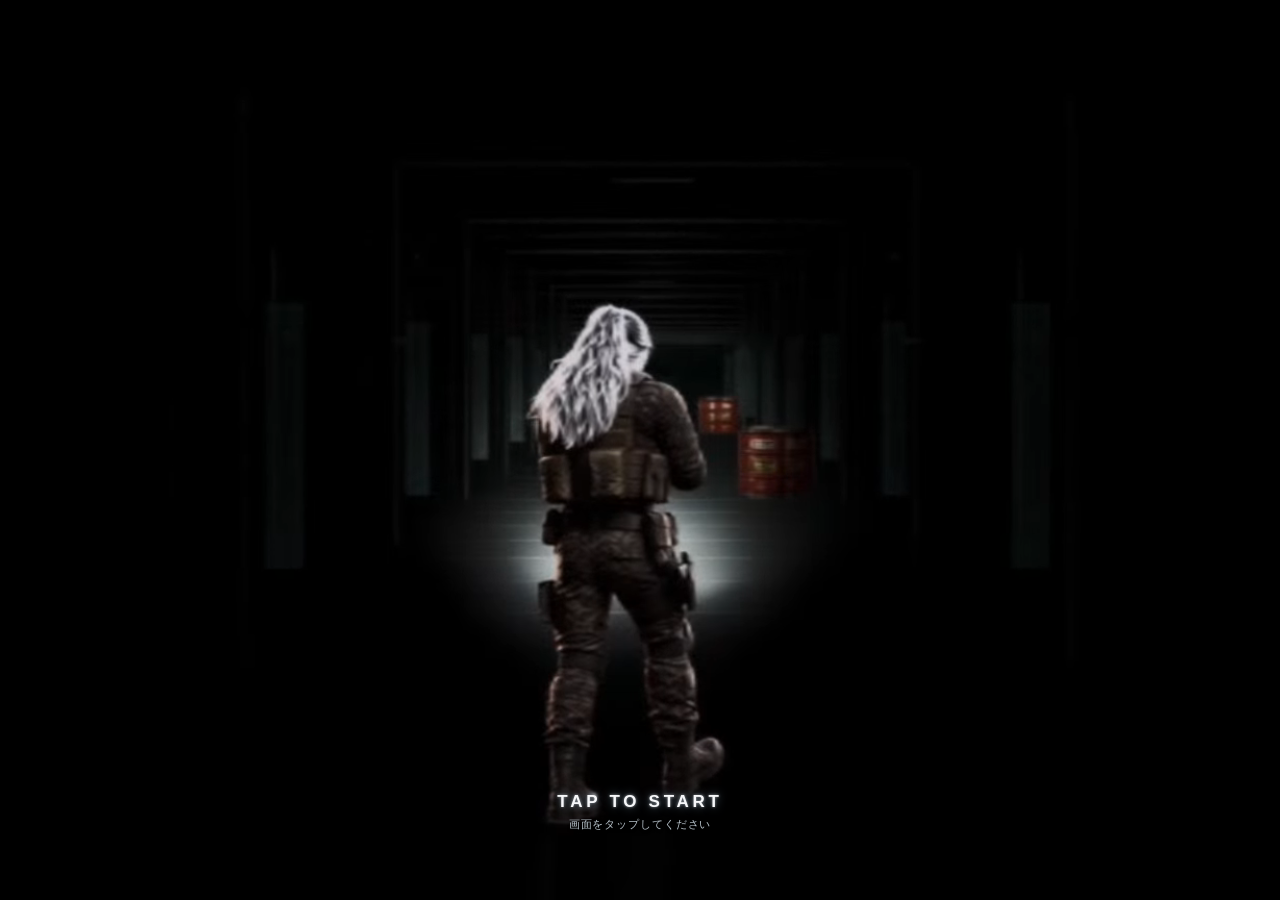
==== index.html @ 096ea89e "Finalize DARKOUT2 round 19 ending presentation and enemy approach continuity Co-Authored-By: Claude " ====
<!DOCTYPE html>
<html lang="ja">
<head>
<meta charset="UTF-8">
<meta name="viewport" content="width=device-width, initial-scale=1, maximum-scale=1, user-scalable=no, viewport-fit=cover">
<title>DARKOUT 2</title>
<!-- 9TH ROUND (spec sections 47-51): no favicon/apple-touch-icon/manifest
     icon/OG/Twitter-card tags existed at all before this round (confirmed
     by grep of the previous index.html) — these are new additions using
     the user-attached "DARK OUT" title/PLAYER/GABRIEL artwork, resized
     (never cropped or stretched — source is already a perfect 1:1 square,
     2576x2576) to each standard size. See the completion report for the
     explicit legibility finding: at true 16x16 the artwork is not
     recognizable, and at 32x32 the "DARK OUT" text is not legible either
     (only a rough red-silhouette impression survives) — this is reported
     as a known limitation rather than papering over it with an invented
     alternate design, per instruction. 180px+ (apple-touch-icon, manifest
     icon, OG/Twitter card) are all clearly legible. -->
<link rel="icon" type="image/png" sizes="32x32" href="assets/icon/favicon-32.png?v=1">
<link rel="icon" type="image/png" sizes="16x16" href="assets/icon/favicon-16.png?v=1">
<link rel="apple-touch-icon" sizes="180x180" href="assets/icon/apple-touch-icon.png?v=1">
<meta property="og:title" content="DARKOUT 2">
<meta property="og:type" content="website">
<meta property="og:image" content="assets/icon/og-image.jpg?v=1">
<meta name="twitter:card" content="summary_large_image">
<meta name="twitter:title" content="DARKOUT 2">
<meta name="twitter:image" content="assets/icon/og-image.jpg?v=1">
<link rel="stylesheet" href="style.css?v=2">
</head>
<body>

<!-- 29TH ROUND (item 10): every <button> in this file carries tabindex="-1".
     Root-cause investigation (fresh, not reusing the prior round's blur()-
     after-the-fact hypothesis) for "PAUSE→RESUME後、タップしないとGamepadが
     効かない" found that ALL input here is already driven by this game's own
     poll-based reading of navigator.getGamepads() (pollGamepad()) and
     pointerdown listeners — never by native browser focus+Enter/click
     activation. But gamepad-capable WebViews independently run their own
     native "D-PAD moves focus between focusable elements" accessibility
     bridge, entirely outside this game's control, which can silently steal
     the controller's D-PAD/stick input as native focus-navigation attempts
     instead of relaying it to the Gamepad API at all — exactly the
     "stuck until a touch resets focus" symptom reported, and NOT fixed
     reliably by blurring a specific element after a specific event (the
     prior round's togglePauseMenu() fix), since that only clears focus
     AFTER the fact and only at one call site. tabindex="-1" removes every
     button from the browser's own focus order everywhere on the page (not
     just PAUSE), so that native bridge has nothing to move focus TO in the
     first place — prevention at the root, layered on top of (not replacing)
     the existing blur() defense-in-depth calls. Pointer/touch/click
     activation is completely unaffected by tabindex. -->
<div id="rotate-notice">
  <div class="rotate-icon">&#8635;</div>
  <div>スマートフォンを横向きにしてください</div>
  <div class="rotate-sub">LANDSCAPE ONLY</div>
</div>

<div id="game-root">

  <canvas id="scene-canvas"></canvas>

  <!-- 5TH ROUND PART 17/18/19/20: real asset-readiness LOADING gate — this
       prototype previously had NONE at all (gameplay/input began the
       instant the page loaded, before sprites had actually arrived).
       Blocks the mode-select screen below until every REQUIRED image
       (all real character sprites + barrel) is genuinely confirmed loaded
       via checkAssetsReady() in game.js — never a fixed timer. 6TH ROUND:
       BGM is intentionally NOT part of this gate any more — see
       checkAssetsReady()'s own comment for the root-caused reason (mobile
       browsers can legitimately never reach a "buffered" audio state
       before a user gesture, which used to deadlock this screen at 98%
       forever on exactly the devices this game targets).
       6TH ROUND PART 3: the walk-loop below is a LOADING-SCREEN-ONLY
       visual — it reuses the player's real north-walk sprites but is
       driven by its own tiny interval in game.js, completely separate
       from state.player/state.enemy/the real game loop (see
       startLoadingWalkAnimation()). 7TH ROUND PART 1/2/3: the old
       "#loading-ground" scrolling-floor illusion is removed entirely — the
       spec explicitly asks for "the character himself slowly walking
       through darkness", not a fast-scrolling background standing in for
       walking. "#loading-spotlight" is a purely CSS radial-gradient cone
       positioned just ahead of the walk sprite (see style.css) — no new
       image asset. -->
  <div id="loading-screen">
    <!-- BOOT FLOW ROUND: official title/intro video, plays full-screen from
         the very first frame — see game.js's intro-video segment-loop logic
         for why currentTime is driven manually during LOADING (0.0-1.5s
         only) and switched to a native full-length loop() once assets hit
         100%. muted+playsinline+autoplay is what lets iOS Safari (and every
         other mobile browser's autoplay policy) start the VISUAL immediately
         with zero user gesture — audio unlock is handled entirely separately,
         at TAP TO START (see #tap-to-start-btn below), never here. poster is
         the video's own first frame (assets/video/loading_intro_poster.jpg)
         so there is never a black flash before the video's own data arrives. -->
    <!-- DIAGNOSIS ROUND (section 3): root-caused via a minimal isolated
         Playwright test (not just "the video element exists") that some
         Chromium builds report canPlayType('video/mp4; codecs="avc1..."')
         as "" and resolve to networkState=NETWORK_NO_SOURCE / error.code=4
         (MEDIA_ERR_SRC_NOT_SUPPORTED) for H.264/MP4 specifically — open-
         source Chromium distributed without the proprietary H.264 license
         lacks the decoder outright, and some real-world Linux/de-googled
         Android builds ship the same way. iOS Safari is the opposite case
         (MP4/H.264 required, WebM unsupported), so MP4 stays the FIRST
         <source> (tried first) for that audience; WebM/VP9 is added as a
         second source the browser falls through to whenever H.264 isn't
         available, rather than silently failing with no source at all. -->
    <!-- 9TH ROUND (spec section 37): OPENING LOOP VIDEO replaced with the
         new user-attached content — same dual-source H.264/VP9 pipeline,
         same duration/resolution as before (8.033s, 1920x864), converted
         from the attached HEVC/.mov source via this project's own
         established ffmpeg settings (matching the PREVIOUS loading_intro
         files' encode quality — see the completion report for exact
         codec/bitrate evidence). Filenames deliberately kept identical;
         only the cache-busting ?v= bumped 1->2 so browsers/CDNs fetch the
         new bytes instead of a cached copy of the old video under the same
         URL. -->
    <video id="intro-video" muted playsinline autoplay preload="auto" poster="assets/video/loading_intro_poster.jpg?v=2">
      <source src="assets/video/loading_intro.mp4?v=2" type="video/mp4">
      <source src="assets/video/loading_intro.webm?v=2" type="video/webm">
    </video>
    <!-- UI POLISH ROUND: the "DARK OUT 2" brand title is deliberately no
         longer shown on the LOADING gauge itself — the real intro video
         already carries the title/atmosphere, and a second, separate text
         title layered on top of it read as redundant clutter (explicit
         user request). Progress bar + percent are unchanged/still shown. -->
    <div id="loading-gauge-wrap">
      <div id="loading-status">LOADING... <span id="loading-pct">0</span>%</div>
      <div id="loading-bar-track"><div id="loading-bar-fill"></div></div>
      <div id="loading-eta">CALCULATING...</div>
    </div>
    <!-- BOOT FLOW ROUND: a single, unified LOAD ERROR display — shown ONLY
         when checkAssetsReady() finds a genuine (not merely slow/pending)
         required-asset failure, and never alongside TAP TO START (see
         showLoadError() in game.js: it forces tap-to-start-btn back to
         hidden the instant it appears, closing off the one path that used
         to let these two overlap). -->
    <div id="loading-error-box" hidden>
      <div id="loading-error-title" data-en="LOAD ERROR" data-ja="読み込みエラー">LOAD ERROR</div>
      <div id="loading-error-text" data-en="Some required files failed to load. Please check your connection and reload." data-ja="必須ファイルの読み込みに失敗しました。通信環境をご確認の上、再読み込みしてください。">Some required files failed to load. Please check your connection and reload.</div>
      <button type="button" tabindex="-1" id="loading-reload-btn" data-en="RELOAD" data-ja="再読み込み">RELOAD</button>
    </div>
    <!-- BOOT FLOW ROUND: appears ONLY once LOADING genuinely reaches 100%
         (see the state.assetsReady transition in frame()) — never before.
         This is the new, sole audio-unlock gesture for the whole app (see
         handleTapToStart() in game.js); CONTROLLER/TOUCH PANEL selection
         below no longer needs to double as that gesture, though it still
         harmlessly retries the same idempotent tryStartBgm() as defense in
         depth. Deliberately a plain click/pointer target only — never wired
         into pollGamepad()'s button handling, so a gamepad press alone can
         never skip past it (spec's own explicit requirement). -->
    <!-- UI POLISH ROUND: split into a main line (keeps the existing EN/JA
         lang-toggle behavior, unchanged — applyUiLang() still finds this
         inner span via its own data-en/data-ja) and a fixed sub-guide line
         underneath (deliberately NOT lang-toggle-driven — always the same
         Japanese guide text, per explicit request, regardless of which
         language the main line is currently showing). The outer <button>
         stays the single click target; handleTapToStart()'s listener is
         unchanged (still bound to #tap-to-start-btn itself, which still
         receives the click regardless of which inner span was tapped). -->
    <button type="button" tabindex="-1" id="tap-to-start-btn" hidden>
      <span id="tap-to-start-main" data-en="TAP TO START" data-ja="タップしてスタート">TAP TO START</span>
      <span id="tap-to-start-sub">画面をタップしてください</span>
    </button>
  </div>

  <!-- 6TH ROUND PART 7/8/9/10/11/12: replaces the old "TAP TO START"
       prompt entirely. Shown only once checkAssetsReady() is genuinely
       true. The two mode buttons are each, in a single gesture, the
       Audio-unlock gesture AND the gameplay-start trigger AND the touch-UI
       visibility decision (see handleModeSelect() in game.js) — never a
       second confirmation step. The store link and language toggle are
       deliberately separate controls that do neither of those things. -->
  <div id="mode-select-screen" hidden>
    <button type="button" tabindex="-1" id="lang-toggle-btn" data-en="日本語へ切り替え" data-ja="SWITCH TO ENGLISH">日本語へ切り替え</button>
    <div id="mode-select-title">DARK OUT 2</div>
    <div id="mode-select-subtitle" data-en="CHOOSE HOW TO PLAY" data-ja="操作方法を選んでください">CHOOSE HOW TO PLAY</div>
    <button type="button" tabindex="-1" id="mode-btn-controller" class="mode-btn" data-en="PLAY WITH WIRELESS CONTROLLER" data-ja="ワイヤレスコントローラーで遊ぶ">PLAY WITH WIRELESS CONTROLLER</button>
    <button type="button" tabindex="-1" id="mode-btn-touch" class="mode-btn" data-en="PLAY WITH TOUCH CONTROLS" data-ja="タッチ操作で遊ぶ">PLAY WITH TOUCH CONTROLS</button>
    <div id="controller-store-row">
      <div id="controller-store-question" data-en="DON'T HAVE A WIRELESS CONTROLLER?" data-ja="ワイヤレスコントローラーをお持ちでないですか?">DON'T HAVE A WIRELESS CONTROLLER?</div>
      <a id="controller-store-link" href="#" target="_blank" rel="noopener" data-en="GET A WIRELESS CONTROLLER" data-ja="ワイヤレスコントローラーを購入する">GET A WIRELESS CONTROLLER</a>
    </div>
    <!-- 13TH ROUND (spec sections 29-35): PC DOWNLOAD. This static site's own
         files (index.html/game.js/style.css/assets/) are ALREADY a
         self-contained, relative-path-only HTML5 package (verified: no
         fetch()/XHR/localStorage/getImageData/absolute-URL dependency
         anywhere in game.js, and a direct file:// launch loads with zero
         console errors and zero failed asset requests). Rather than build
         and commit a second, duplicate multi-hundred-MB binary package into
         this repo, the DOWNLOAD button links to GitHub's own built-in
         "download repository as ZIP" archive endpoint for this exact
         branch — extracting it and opening index.html directly (double-
         click, no server, no installer) reproduces the verified file://
         launch. -->
    <div id="pc-download-row">
      <a id="pc-download-link" href="https://github.com/andre20290810/DARKOUT-TPS/archive/refs/heads/main.zip" data-en="DOWNLOAD FOR PC (ZIP)" data-ja="PC版をダウンロード（ZIP）">DOWNLOAD FOR PC (ZIP)</a>
      <div id="pc-download-hint" data-en="Unzip, then open index.html in your browser." data-ja="解凍後、index.htmlをブラウザで開いてください">Unzip, then open index.html in your browser.</div>
    </div>
  </div>

  <!-- Main gameplay BGM ("AFTER THE LIMITS"). loop: this is a continuous
       gameplay track, expected to keep playing across the whole AUTO MODE
       sequence, well past a single loop of the song. Playback itself is
       driven from game.js (tryStartBgm()/togglePauseMenu()) — never
       autoplay="" here, since browsers require a real user gesture before
       audio with sound may start. -->
  <audio id="bgm-audio" src="assets/audio/after_the_limits.mp3" loop preload="auto"></audio>

  <!-- RUN FLOW SYSTEM: ENDING / RESULT BGM ("ENTER INTO ETERNITY Ver.2.0").
       Deliberately a SEPARATE <audio> element from #bgm-audio above, never
       looped (plays once through from GAME CLEAR onward) — beginEnding()
       in game.js pauses #bgm-audio and plays this exactly once (guarded by
       state.run.endingBgmStarted), and RESULT's own 60-second gate reads
       this element's real currentTime, never a setTimeout.
       14TH ROUND (PC LOAD ERROR investigation): preload was "auto", so this
       4.8MB file was fetched eagerly at page load — never gating the
       LOADING screen itself (audio never blocks the % gate, see
       checkAssetsReady()'s own comment), but still competing for the same
       limited browser connection pool/bandwidth against the ~84MB of
       REQUIRED images during the exact window real-device PC reports showed
       as abnormally slow. ENDING is only reachable after a full playthrough
       (many minutes of lead time), so there is no benefit to fetching it
       this early — changed to preload="none" so the browser defers the
       request entirely until beginEnding()'s own .play() call actually
       needs it, freeing bandwidth for the required images during the
       critical initial load. -->
  <audio id="ending-bgm-audio" src="assets/audio/enter_into_eternity.mp3" preload="none"></audio>

  <!-- 28TH ROUND item 7: visible guide for the case where the mode-select
       tap/press did NOT actually unlock audio (real-device autoplay-policy
       edge case) or, in CONTROLLER mode, no gamepad button press has been
       detected yet — see showTapEnableGuideIfNeeded()/hideTapEnableGuide()
       in game.js for the exact appear/disappear/reappear rules. Hidden by
       default; never shown at all on the (overwhelmingly common) path where
       the mode-select gesture itself already unlocked everything. -->
  <div id="tap-enable-guide" hidden data-en="Tap once to enable audio and controller." data-ja="タップして音声とコントローラーを有効にしてください">Tap once to enable audio and controller.</div>

  <!-- HUD: health / ammo / stealth / theme / enemy HP / FOCUS, kept as static DOM nodes updated via textContent/style only (no per-frame element creation) -->
  <div id="hud">
    <div id="hud-top-left">
      <div id="hp-row">
        <div id="hp-label">HP</div>
        <div id="hp-bar-track"><div id="hp-bar-fill"></div></div>
      </div>
      <!-- 9TH ROUND (item 36): ESCAPE MODE's own TIME LIMIT readout — hidden
           in COMBAT MODE via CSS (body.escape-mode gate), shown only while
           state.gameMode==='escape'. 12TH ROUND (items 48-49): relabeled
           SURVIVE MM:SS in red — same underlying timer/CLEAR SEQUENCE, text
           only. -->
      <div id="escape-timeleft-readout">SURVIVE <span id="escape-timeleft-value">01:30</span></div>
    </div>
    <div id="hud-top-right">
      <div id="stealth-readout">STEALTH <span id="stealth-state">OFF</span></div>
    </div>
    <!-- 4th round PART 23: enemy HP gauge — did not exist before this
         round (enemy.hp was never wired to any UI or any damage source;
         see game.js updateBullets()'s own root-cause comment). Name +
         bar both switch with the current enemy (spawnEnemy()/updateHud()). -->
    <div id="enemy-hud">
      <div id="enemy-name">ROID 1</div>
      <div id="enemy-hp-bar-track"><div id="enemy-hp-bar-fill"></div></div>
    </div>
    <!-- 12TH ROUND PART A (spec section 3): dedicated 3-bar HUD for the
         run's opening 3-simultaneous-DRONE encounter (state.droneWave.
         simultaneousMode) — #enemy-hud above stays the single-enemy display
         for every other encounter and is simply hidden while this is shown
         (see updateHud() in game.js), never repurposed/reused as bar #1, so
         no other encounter's HUD logic needs to change at all. Hidden by
         default; each bar is independently non-overlapping. -->
    <div id="drone-squad-hud" hidden>
      <div class="drone-squad-row"><div class="drone-squad-name">DRONE 1</div><div class="drone-squad-bar-track"><div id="drone-squad-bar-fill-0" class="drone-squad-bar-fill"></div></div></div>
      <div class="drone-squad-row"><div class="drone-squad-name">DRONE 2</div><div class="drone-squad-bar-track"><div id="drone-squad-bar-fill-1" class="drone-squad-bar-fill"></div></div></div>
      <div class="drone-squad-row"><div class="drone-squad-name">DRONE 3</div><div class="drone-squad-bar-track"><div id="drone-squad-bar-fill-2" class="drone-squad-bar-fill"></div></div></div>
    </div>
    <!-- 4th round PART 17: FOCUS gauge (LB / AUTO AIM resource). -->
    <div id="focus-hud">
      <div id="focus-label">FOCUS</div>
      <div id="focus-bar-track"><div id="focus-bar-fill"></div></div>
    </div>
    <!-- 10TH ROUND (items 25-27): AMMO now lives in exactly ONE place —
         directly under FOCUS (the old top-right #ammo-readout and the 9TH
         ROUND under-HP readout are both removed). current/MAGAZINE
         CAPACITY (not the old RESERVE-POOL pairing) is what matters for
         moment-to-moment play; #ammo-hud-reserve-total surfaces the
         internal reserve pool too since it still exists and appears in
         DEBUG. -->
    <div id="ammo-hud">
      <div id="ammo-hud-readout">AMMO <span id="ammo-hud-count">12</span>/<span id="ammo-hud-mag">12</span></div>
      <div id="ammo-hud-reloading" hidden>RELOADING...</div>
    </div>
    <div id="hud-center-warning" hidden></div>
    <div id="theme-label" class="hud-bottom-center">LAB / EXPERIMENT AREA</div>
    <!-- RUN FLOW SYSTEM: persistent "distance to the exit" readout (spec
         section 12) — shown from game start through ESCAPE_COMPLETE,
         updated by updateHud() in game.js. Deliberately NOT a "STAGE 1/5"
         counter, per the explicit spec instruction. -->
    <div id="distance-readout">EXIT <span id="distance-readout-value">15000</span>m</div>
    <!-- 12TH ROUND PART A (spec sections 5-6): "WARNING" is now a HUD
         element paired with EXIT (directly below it), not text drawn at
         each falling debris piece's own world position — see
         renderCollapseObstacles() in game.js, whose old per-debris
         'WARNING!!' draw is removed. Shown/hidden by updateHud() from a
         single boolean (ANY debris currently in its pre-landing warning
         window), so at most ONE "WARNING" is ever visible no matter how
         many debris pieces are active simultaneously. -->
    <div id="exit-warning-readout" hidden>WARNING</div>
  </div>

  <!-- RUN FLOW SYSTEM: shared short banner reused across every transition
       phase (COMBAT_INTRO's enemy-name/BATTLE, EVACUATION_WARNING's
       WARNING/EVACUATE text, ESCAPE_COMPLETE, GAME_OVER) — a single
       reusable DOM overlay rather than one-off elements per message, shown/
       hidden and re-texted from game.js (showRunBanner()/hideRunBanner()). -->
  <div id="run-flow-banner" hidden>
    <div id="run-flow-banner-title"></div>
    <div id="run-flow-banner-sub"></div>
  </div>

  <!-- 19TH ROUND (spec sections 10-13, 37): SKIP button — investigation
       found NO pre-existing SKIP feature anywhere in the codebase (no DOM
       element, no game.js logic, no unlock-timer distinct from the 60s
       RESULT gate below). Per the round's own explicit instruction not to
       invent a new arbitrary seconds-based unlock value
       ("今回は新しい秒数指定ではない"), this new button is available
       immediately once ENDING begins (no added delay) and simply fires the
       SAME transition-to-RESULT code the 60s gate itself calls (see
       updateEndingPhase()'s own code and this button's click handler in
       game.js) — it does not change the 60s gate's own timing/logic at all,
       it only lets the player reach that exact same RESULT state sooner by
       explicit choice. Hidden again the instant RESULT begins (nothing left
       to skip once RESULT/QUIT/ARTIST PAGE are already showing). Positioned
       bottom-right, clear of PAUSE (top-center) and the gameplay HUD
       (top-right) — see style.css's own comment for the exact offsets. -->
  <button type="button" tabindex="-1" id="ending-skip-btn" hidden>SKIP</button>

  <!-- RUN FLOW SYSTEM: RESULT screen — shown as a UI layer on top of the
       still-rendering/still-playing ENDING scene (canvas + ending BGM both
       keep going underneath, per spec addendum section 5). Gamepad-
       navigable via the SAME focus-index + up/down-edge +
       .gamepad-focused pattern #mode-select-screen already uses (see
       updateResultFocusUI()/pollGamepad()'s own RESULT branch in game.js)
       — no second parallel input scheme invented. ARTIST PAGE is a real
       <a> (href="#" placeholder, matching #controller-store-link's own
       existing precedent) rather than a fabricated URL.
       19TH ROUND (spec sections 8-9, 36): #result-thanks (THANK YOU FOR
       PLAYING) moved OUT of the centered #result-panel flex column into its
       own sibling element, absolutely positioned at the BOTTOM of
       #result-screen with a safe margin above the true screen edge (see
       style.css) — previously it sat inline between RANK and QUIT/ARTIST
       PAGE, i.e. vertically centered with the rest of the panel, not "画面
       下部" as spec asks. Kept as a sibling (not nested inside
       #result-panel) specifically so its position is independent of however
       tall the stat-row list above happens to be. -->
  <div id="result-screen" hidden>
    <div id="result-overlay-dim"></div>
    <div id="result-panel">
      <div id="result-title">RESULTS</div>
      <!-- 7TH ROUND 4th sub-part (spec section 17): RANK is now CLEAR TIME +
           CONTINUE COUNT, not SCORE — both are now shown alongside RANK so
           the number actually driving the rank is visible, not hidden
           behind a score that no longer determines it. SCORE itself is
           kept on-screen (harmless, still genuinely tracked) rather than
           removed. -->
      <div class="result-stat-row">CLEAR TIME <span id="result-time-value">00:00</span></div>
      <div class="result-stat-row">CONTINUE <span id="result-continue-value">0</span></div>
      <div class="result-stat-row">SCORE <span id="result-score-value">0</span></div>
      <div class="result-stat-row">RANK <span id="result-rank-value">D</span></div>
      <button type="button" tabindex="-1" id="result-quit-btn" class="result-btn">QUIT</button>
      <a id="result-artist-btn" class="result-btn" href="#" target="_blank" rel="noopener">ARTIST PAGE</a>
    </div>
    <div id="result-thanks">THANK YOU FOR PLAYING!!</div>
  </div>

  <!-- 7TH ROUND 4th sub-part (spec sections 13-15): GAME OVER screen — a
       new interactive overlay (previously GAME OVER auto-advanced straight
       to RESULT after 1500ms with no player choice at all). Mirrors
       #result-screen's own structure/CSS classes exactly (.result-btn,
       .result-stat-row, .gamepad-focused) rather than inventing a second
       visual language. CONTINUE is hidden/disabled by game.js when the
       death happened in ESCAPE mode (spec section 15: ESCAPE death's
       CONTINUE semantics are explicitly unresolved this round — see the
       completion report's STOP item), leaving only QUIT in that case. -->
  <div id="gameover-screen" hidden>
    <div id="gameover-overlay-dim"></div>
    <div id="gameover-panel">
      <div id="gameover-title">GAME OVER</div>
      <div class="result-stat-row" id="gameover-continue-row">CONTINUE COUNT <span id="gameover-continue-count-value">0</span></div>
      <button type="button" tabindex="-1" id="gameover-continue-btn" class="result-btn">CONTINUE</button>
      <button type="button" tabindex="-1" id="gameover-quit-btn" class="result-btn">QUIT</button>
    </div>
  </div>

  <!-- 4th round: PAUSE button — deliberately OUTSIDE #touch-controls so it
       stays visible/usable even while touch controls are hidden (spec:
       "PAUSEボタン等、ゲーム進行上必要な最低限のUIまで消さないよう"). -->
  <button type="button" tabindex="-1" id="pause-btn">PAUSE</button>

  <!-- 4th round PART 6/7: PAUSE menu overlay — TOUCH CONTROLS ON/OFF toggle.
       7TH ROUND PART 11: CONTROLLER AIM SENSITIVITY (LOW/NORMAL/HIGH) added
       below it — CONTROLLER-only (see controllerAimSensitivity in game.js),
       TOUCH AIM is managed independently and never reads this setting.
       12TH ROUND (items 1-10): PAUSE MENU becomes the single home for every
       dev/test control that previously sat directly on the normal play
       screen — ENEMY SELECT/AUTO MODE, STAGE TYPE, GAME MODE, DEBUG
       DISPLAY ON/OFF, COPY DEBUG. Every element below (#theme-switch/
       #gamemode-switch/#enemy-switch/#r10-debug-panel's own COPY DEBUG
       button) is the SAME node/id/click-handler that existed before this
       round — only their DOM location + CSS positioning moved (see
       style.css); no logic was duplicated or reimplemented. -->
  <div id="pause-menu" hidden>
    <div id="pause-panel">
      <div id="pause-title">PAUSE</div>
      <!-- 13TH ROUND (spec sections 43-48): PLAYER LIFE — placed above TOUCH
           CONTROLS per explicit spec ("TOUCH CONTROL ON/OFFより上へ配置").
           100 is the default/standard value (spec section 44); INFINITE
           blocks normal-damage HP loss via state.player.infiniteLife (see
           setPlayerLifeMode() in game.js) rather than a huge HP number. -->
      <div class="pause-menu-label">PLAYER LIFE</div>
      <div id="player-life-row">
        <button type="button" tabindex="-1" data-life="500" class="pause-menu-btn player-life-btn active">500</button>
        <button type="button" tabindex="-1" data-life="1000" class="pause-menu-btn player-life-btn">1000</button>
        <button type="button" tabindex="-1" data-life="2000" class="pause-menu-btn player-life-btn">2000</button>
        <button type="button" tabindex="-1" data-life="infinite" class="pause-menu-btn player-life-btn">INFINITE</button>
      </div>

      <button type="button" tabindex="-1" id="touch-controls-toggle" class="pause-menu-btn">TOUCH CONTROLS : OFF</button>
      <!-- 13TH ROUND (spec sections 19-24): replaced the old 3-button SLOW/
           STANDARD/FAST row with a real horizontal slider + tick marks, per
           explicit real-device report that the button-only UI wasn't
           reading as the requested "目盛り" presentation. The underlying
           storage/apply mechanism (controllerAimSensitivity in game.js,
           read fresh every frame, applied identically to both LIGHT and
           CROSSHAIR — see that variable's own comment) is completely
           unchanged; only this control surface changed. Native <datalist>
           ticks (list="aim-sens-ticks") give the "multiple visible steps,
           not just 3 points" requirement without hand-drawn tick markup.
           15TH ROUND (real-device report, spec sections 16-18/33-35):
           min/max/default range redesigned entirely around real edge-to-
           edge screen-crossing TIME rather than arbitrary multipliers — the
           OLD range (0.30-1.00) let even its own minimum cross the full
           screen width in ~0.82 real seconds at full stick deflection, far
           too fast for precision aiming (confirmed by direct measurement,
           see AIM_SENSITIVITY_PRESETS's own comment in game.js). New range
           0.06 (LOW, ~4.1s edge-to-edge — genuine precision) to 0.60
           (HIGH, ~0.41s — fast snap-turn), SLOW/STANDARD/FAST preset
           VALUES (0.06/0.20/0.60, see AIM_SENSITIVITY_PRESETS in game.js)
           sitting on this range as tick positions, same as before. -->
      <div id="aim-sens-label" class="pause-menu-label">CONTROLLER AIM SENSITIVITY</div>
      <div id="aim-sens-slider-row">
        <span class="aim-sens-edge-label">SLOW</span>
        <input type="range" tabindex="-1" id="aim-sens-slider" min="0.06" max="0.60" step="0.01" list="aim-sens-ticks">
        <span class="aim-sens-edge-label">FAST</span>
      </div>
      <datalist id="aim-sens-ticks">
        <option value="0.06"></option>
        <option value="0.10"></option>
        <option value="0.14"></option>
        <option value="0.18"></option>
        <option value="0.20"></option>
        <option value="0.22"></option>
        <option value="0.26"></option>
        <option value="0.30"></option>
        <option value="0.34"></option>
        <option value="0.38"></option>
        <option value="0.42"></option>
        <option value="0.46"></option>
        <option value="0.50"></option>
        <option value="0.54"></option>
        <option value="0.60"></option>
      </datalist>

      <div class="pause-menu-label">STAGE TYPE</div>
      <div id="theme-switch">
        <button type="button" tabindex="-1" data-theme="lab" class="theme-btn active">LAB</button>
        <button type="button" tabindex="-1" data-theme="armored" class="theme-btn">ARMORED</button>
        <button type="button" tabindex="-1" data-theme="escape" class="theme-btn">ESCAPE</button>
      </div>

      <div class="pause-menu-label">GAME MODE</div>
      <div id="gamemode-switch">
        <button type="button" tabindex="-1" data-gamemode="combat" class="gamemode-btn active">COMBAT MODE</button>
        <button type="button" tabindex="-1" data-gamemode="escape" class="gamemode-btn">ESCAPE MODE</button>
      </div>

      <div class="pause-menu-label">ENEMY SELECT / AUTO MODE</div>
      <!-- 13TH ROUND (spec section 18): real-device report — the old single
           flex-wrap row (7 variable-width buttons) wrapped unevenly (ADAM
           alone, off-center, on its own row-2). Restructured into two
           explicit row divs so row 2 (GABRIEL/ADAM SPHERE/ADAM) is always
           exactly those 3 buttons, evenly spaced — see #enemy-switch-row2's
           own CSS. Selection values/data-enemy attributes/event wiring are
           completely unchanged — this is a pure layout restructure. -->
      <div id="enemy-switch">
        <div id="enemy-switch-row1">
          <button type="button" tabindex="-1" data-enemy="auto" class="enemy-btn active">AUTO</button>
          <button type="button" tabindex="-1" data-enemy="drone" class="enemy-btn">DRONE</button>
          <button type="button" tabindex="-1" data-enemy="roid1" class="enemy-btn">ROID 1</button>
          <button type="button" tabindex="-1" data-enemy="roid2" class="enemy-btn">ROID 2</button>
        </div>
        <div id="enemy-switch-row2">
          <button type="button" tabindex="-1" data-enemy="gabriel" class="enemy-btn">GABRIEL</button>
          <button type="button" tabindex="-1" data-enemy="adamSphere" class="enemy-btn">ADAM SPHERE</button>
          <button type="button" tabindex="-1" data-enemy="adam" class="enemy-btn">ADAM</button>
        </div>
      </div>

      <div class="pause-menu-label">DEBUG</div>
      <button type="button" tabindex="-1" id="pause-debug-toggle" class="pause-menu-btn">DEBUG DISPLAY : OFF</button>
      <div id="r10-dbg-copy-row">
        <button type="button" tabindex="-1" id="r10-dbg-copy-btn" class="pause-menu-btn">COPY DEBUG</button>
        <span id="r10-dbg-copy-status"></span>
      </div>

      <button type="button" tabindex="-1" id="pause-resume-btn" class="pause-menu-btn">RESUME</button>
      <!-- 13TH ROUND (spec sections 38-41): ENDING test button, directly
           below RESUME per explicit spec. Connects to the SAME real
           beginRunEnding()/ENDING/RESULT flow a genuine game-clear uses —
           no separate/fake ENDING implementation (see its click handler in
           game.js).
           17TH ROUND: real-device report — ENDING BGM sometimes started
           mid-game during ordinary PAUSE/RESUME cycling. The play()-time
           guards themselves were re-verified correct (10-cycle Playwright
           QA: zero unintended play() calls — see game.js's own comment on
           the phase guard), but this button sits directly below RESUME with
           identical styling and a plain "ENDING" label — on a real touch
           screen, a mis-tap landing just south of RESUME (exactly the kind
           of repeated open/close/open/close operation the report
           describes) can land on this REAL, always-live button instead,
           which genuinely does start ENDING/its BGM by design (this is a
           legitimate trigger path, not a bug — see §25 of the round spec).
           Given the spec explicitly requires this button's own function to
           keep working unchanged (a direct tap must still reach ENDING/
           RESULT for QA), the fix here is UI-only: extra spacing +
           an unambiguous "(TEST)" label so it reads as a deliberate
           developer action, not a normal menu item — never a hidden/
           removed/confirm-gated button, so no existing QA automation that
           clicks it directly is affected. -->
      <button type="button" tabindex="-1" id="pause-ending-btn" class="pause-menu-btn pause-menu-btn-ending-test">ENDING (TEST)</button>
    </div>
  </div>

  <!-- Debug / FPS panel — 12TH ROUND (item 5): no longer always-visible on
       the normal play screen; shown only while state.debugPanelVisible
       (see the DEBUG DISPLAY toggle above), same as #r10-debug-panel. -->
  <div id="debug-panel" hidden>
    <div>FPS <span id="dbg-fps">--</span></div>
    <div>FRAME <span id="dbg-frametime">--</span>ms</div>
    <div>DPR <span id="dbg-dpr">--</span></div>
    <div>GAMEPAD <span id="dbg-gamepad">NONE</span></div>
    <div>STATE <span id="dbg-state">--</span></div>
  </div>

  <!-- 8TH ROUND: real-device DEBUG MODE panel. 12TH ROUND (items 6-9):
       visibility now follows state.debugPanelVisible (toggled from PAUSE
       MENU's DEBUG DISPLAY button above, on ANY URL) instead of only
       ?debug=1 — see DEBUG_MODE/DEBUG_URL_FLAG in game.js. `hidden` here is
       still the default. Deliberately compact/small (own scroll region,
       small font) so it cannot obstruct mobile-landscape gameplay;
       positioned bottom-left. Its own COPY DEBUG button now lives in the
       PAUSE MENU instead (moved above) — this element keeps every OTHER
       field (GAME/PLAYER/AMMO/FIRE/SHOT/ENEMY/INPUT/EVENT LOG). -->
  <div id="r10-debug-panel" hidden>
    <div id="r10-dbg-title">DEBUG</div>
    <div id="r10-dbg-game"></div>
    <div id="r10-dbg-player"></div>
    <div id="r10-dbg-ammo"></div>
    <div id="r10-dbg-fire"></div>
    <div id="r10-dbg-shot"></div>
    <div id="r10-dbg-enemy"></div>
    <!-- 30TH ROUND item 29: FOCUS/ESCAPE DECOY/DRONE WAVE field groups —
         all new this round (GAMEPAD/INPUT/FIRE above are pre-existing). -->
    <div id="r10-dbg-focus"></div>
    <div id="r10-dbg-decoy"></div>
    <div id="r10-dbg-dronewave"></div>
    <div id="r10-dbg-input"></div>
    <div id="r10-dbg-log-title">EVENT LOG</div>
    <div id="r10-dbg-log"></div>
  </div>

  <!-- On-screen touch fallback controls (for testing without a controller).
       4th round PART 6: default HIDDEN (see game.js setTouchControlsVisible()
       / style.css's default-hidden rule) — toggled ON/OFF from PAUSE only.
       The touch input implementation itself (makeVirtualStick()/
       wireButton() listeners) is completely unchanged; only visibility. -->
  <!-- 7TH ROUND 4th sub-part (spec sections 19-28): TOUCH UI redesign.
       GAMEPAD mapping (pollGamepad()) is completely untouched — this block
       only changes touch DOM/CSS/pointer-handler input routing. Removed
       controls (STEALTH, N-DASH/S-STEP/W-DASH/E-DASH, the old separate
       right-side AIM stick, the old FIRE button, W-DECOY/E-DECOY) have NO
       surviving DOM/CSS/handler — see game.js's touch-input wiring for the
       matching removals. -->
  <div id="touch-controls">
    <div id="touch-move-pad" class="touch-pad">
      <div class="touch-pad-label">MOVE</div>
      <div class="touch-stick"></div>
    </div>
    <!-- Unified AIM+LIGHT stick — was the separate LIGHT stick; now drives
         BOTH AIM and LIGHT/SPOTLIGHT together (see game.js's frame() input
         merge, which now feeds this single stick's x/y into both
         state.input.aimX/Y and lightX/Y, mirroring how GAMEPAD's right
         stick already drives both identically). The OLD separate right-side
         AIM stick (#touch-aim-pad) is removed entirely — #touch-dash below
         now occupies its former screen position. -->
    <div id="touch-light-pad" class="touch-pad">
      <div class="touch-pad-label">AIM</div>
      <div class="touch-stick"></div>
    </div>
    <!-- 16TH ROUND (spec sections 12-22, 34-35, 49-54): the OLD 11TH-round
         layout ("DASH-centered semicircle split into 3") was only ever a
         POSITION concept — 3 independently-shaped rounded-rect buttons
         placed at cardinal offsets around a round DASH button, not a real
         single semicircle panel — real-device feedback said it still read
         as "DASH is the big center button" with SHOT off to the side.
         Redesigned into a genuine ONE-PIECE semicircle control cluster per
         mode: a large center circle (COMBAT=SHOT, ESCAPE=DASH — the role
         that swaps, per spec section 13) with an SVG semicircle panel
         behind/around it, split into 3 equal 60° pie-wedge segments (LEFT/
         TOP/RIGHT) whose VISUAL shape and TOUCH hit area are the same SVG
         <path> (shape-accurate hit-testing, not a bounding rectangle —
         spec section 16/50's own explicit requirement), each wedge tapping
         directly (no separate invisible overlay). Two separate wrap groups
         (COMBAT / ESCAPE) share an identical geometry (same radii/angles/
         center anchor point, spec section 43's "同じデザイン言語") and swap
         visibility via the SAME existing body.escape-mode mechanism every
         other COMBAT/ESCAPE-only element already uses — see style.css's own
         #touch-combat-fan-wrap/#touch-escape-fan-wrap rules.
         18TH ROUND (spec sections 27-48): full CIRCLE cluster replaces the
         old upper-semicircle-only fan — upper half stays a 2-way split
         (FOCUS/RELOAD in COMBAT, EAST SHADOW/WEST SHADOW in ESCAPE, same
         wedge ids as before, only repositioned/relabeled), the lower half
         is NEW (COMBAT: 3-way WEST/SOUTH/EAST DASH; ESCAPE: 2-way WEST/EAST
         DASH). JUMP's wedge is removed entirely from this cluster (spec
         section 39 — the action itself/its gamepad mapping is untouched,
         see game.js). The old single ambiguous DASH wedge
         (#touch-combat-dash, which read the MOVE stick's current direction)
         is removed too — each new direction wedge below dispatches its OWN
         explicit direction directly (see game.js's handleTouchWestDash()/
         handleTouchSouthDash()/handleTouchEastDash()), never inferring from
         MOVE stick input. ESCAPE's center #touch-dash keeps its EXISTING
         MOVE-stick-direction-reading behavior unchanged (spec section 36's
         own explicit "既存DASH actionを維持") — only the two new lower
         wedges are unambiguous. -->
    <div id="touch-combat-fan-wrap" class="touch-fan-wrap">
      <svg id="touch-combat-fan" class="touch-fan-svg" viewBox="-150 -150 300 300" preserveAspectRatio="xMidYMid meet">
        <path id="touch-focus" class="touch-fan-wedge" d="M0,-58 L0,-140 A140,140 0 0,0 -140,0 L-58,0 A58,58 0 0,1 0,-58 Z"></path>
        <path id="touch-reload" class="touch-fan-wedge" d="M58,0 L140,0 A140,140 0 0,0 0,-140 L0,-58 A58,58 0 0,1 58,0 Z"></path>
        <path id="touch-combat-west-dash" class="touch-fan-wedge" d="M-58,0 L-140,0 A140,140 0 0,0 -70,121.24 L-29,50.23 A58,58 0 0,1 -58,0 Z"></path>
        <path id="touch-combat-south-dash" class="touch-fan-wedge" d="M-29,50.23 L-70,121.24 A140,140 0 0,0 70,121.24 L29,50.23 A58,58 0 0,1 -29,50.23 Z"></path>
        <path id="touch-combat-east-dash" class="touch-fan-wedge" d="M29,50.23 L70,121.24 A140,140 0 0,0 140,0 L58,0 A58,58 0 0,1 29,50.23 Z"></path>
        <line class="touch-fan-divider" x1="-58" y1="0" x2="-140" y2="0"></line>
        <line class="touch-fan-divider" x1="0" y1="-58" x2="0" y2="-140"></line>
        <line class="touch-fan-divider" x1="58" y1="0" x2="140" y2="0"></line>
        <line class="touch-fan-divider" x1="-29" y1="50.23" x2="-70" y2="121.24"></line>
        <line class="touch-fan-divider" x1="29" y1="50.23" x2="70" y2="121.24"></line>
        <text class="touch-fan-label" x="-67" y="-67">FOCUS</text>
        <text class="touch-fan-label" x="67" y="-67">RELOAD</text>
        <text class="touch-fan-label" x="-82" y="44">WEST<tspan x="-82" dy="11">DASH</tspan></text>
        <text class="touch-fan-label" x="0" y="91">SOUTH<tspan x="0" dy="11">DASH</tspan></text>
        <text class="touch-fan-label" x="82" y="44">EAST<tspan x="82" dy="11">DASH</tspan></text>
      </svg>
      <button type="button" tabindex="-1" id="touch-shot" class="touch-btn-round touch-fan-center">SHOT</button>
    </div>
    <div id="touch-escape-fan-wrap" class="touch-fan-wrap touch-escape-only">
      <svg id="touch-escape-fan" class="touch-fan-svg" viewBox="-150 -150 300 300" preserveAspectRatio="xMidYMid meet">
        <path id="touch-shadow-east" class="touch-fan-wedge" d="M0,-58 L0,-140 A140,140 0 0,0 -140,0 L-58,0 A58,58 0 0,1 0,-58 Z"></path>
        <path id="touch-shadow-west" class="touch-fan-wedge" d="M58,0 L140,0 A140,140 0 0,0 0,-140 L0,-58 A58,58 0 0,1 58,0 Z"></path>
        <path id="touch-escape-west-dash" class="touch-fan-wedge" d="M-58,0 L-140,0 A140,140 0 0,0 0,140 L0,58 A58,58 0 0,1 -58,0 Z"></path>
        <path id="touch-escape-east-dash" class="touch-fan-wedge" d="M0,58 L0,140 A140,140 0 0,0 140,0 L58,0 A58,58 0 0,1 0,58 Z"></path>
        <line class="touch-fan-divider" x1="-58" y1="0" x2="-140" y2="0"></line>
        <line class="touch-fan-divider" x1="0" y1="-58" x2="0" y2="-140"></line>
        <line class="touch-fan-divider" x1="58" y1="0" x2="140" y2="0"></line>
        <line class="touch-fan-divider" x1="0" y1="58" x2="0" y2="140"></line>
        <text class="touch-fan-label" x="-67" y="-67">EAST<tspan x="-67" dy="11">SHADOW</tspan></text>
        <text class="touch-fan-label" x="67" y="-67">WEST<tspan x="67" dy="11">SHADOW</tspan></text>
        <text class="touch-fan-label" x="-67" y="67">WEST<tspan x="-67" dy="11">DASH</tspan></text>
        <text class="touch-fan-label" x="67" y="67">EAST<tspan x="67" dy="11">DASH</tspan></text>
      </svg>
      <button type="button" tabindex="-1" id="touch-dash" class="touch-btn-round touch-fan-center">DASH</button>
    </div>
  </div>

</div>

<script src="game.js?v=2"></script>
</body>
</html>
---- style.css ----
:root {
  color-scheme: dark;
}

* { box-sizing: border-box; -webkit-tap-highlight-color: transparent; }

/* 12TH ROUND (items 46-49): root-caused the "white door frame" reported
   during DASH — no such effect exists anywhere in game.js's Canvas
   rendering (confirmed via direct code search and live DASH screenshots,
   COMBAT and ESCAPE, neither showed any rectangle). The real cause is the
   browser's own default focus ring: `<button>` touch controls (DASH
   buttons most of all, since they're tapped rapidly/repeatedly) receive
   native focus on tap, and mobile Safari/WebKit's default focus outline
   renders as a white rectangular box around the button — exactly matching
   the reported "白い長方形フレーム" and confirmed by this session's own
   probe (outlineColor computed as rgb(255,255,255) on these buttons even
   though headless Chromium's own click() doesn't reproduce the visible
   ring the way a real touchstart does). -webkit-tap-highlight-color above
   only suppresses WebKit's tap-flash, a separate effect from this. Scoped
   to `button` globally since every gameplay control (DASH, FIRE, PAUSE
   MENU entries, etc.) is a <button> — never affects DASH's own distance/
   timing/blink logic, only this unrelated browser-chrome artifact. */
button { outline: none; }

html, body {
  margin: 0;
  padding: 0;
  width: 100%;
  height: 100%;
  background: #000;
  overflow: hidden;
  overscroll-behavior: none;
  touch-action: none;
  font-family: -apple-system, "Helvetica Neue", Arial, sans-serif;
  color: #cfd8dc;
}

#rotate-notice {
  position: fixed;
  inset: 0;
  z-index: 100;
  display: none;
  flex-direction: column;
  align-items: center;
  justify-content: center;
  gap: 10px;
  background: #05070a;
  color: #9fb0bd;
  text-align: center;
  font-size: 16px;
  letter-spacing: 0.04em;
}
.rotate-icon { font-size: 40px; }
.rotate-sub { font-size: 11px; opacity: 0.55; letter-spacing: 0.15em; }

/* Landscape gate: show rotate notice only when the viewport is actually
   portrait-shaped (covers desktop resize too, not just orientation API). */
@media (max-aspect-ratio: 1/1) {
  #rotate-notice { display: flex; }
  #game-root { display: none !important; }
}

#game-root {
  position: fixed;
  inset: 0;
  overflow: hidden;
  background: #000;
}

/* 5TH ROUND PART 17/18/19/20: real asset-readiness LOADING gate.
   6TH ROUND: title restyled to a classic/heavy SERIF look (spec section
   5 — white, no neon/cyber glow, no gradients) using only system serif
   fonts (Georgia/Times New Roman/Times/serif) so nothing here waits on a
   web-font network fetch before it can render (spec: never let the title
   itself delay LOADING). PART 3: walk-loop stage added between the title
   and the progress bar. */
#loading-screen {
  position: absolute;
  inset: 0;
  z-index: 200;
  background: #000;
  overflow: hidden;
}
#loading-screen[hidden] { display: none; }

/* BOOT FLOW ROUND: full-bleed background video — object-fit: cover keeps
   its real aspect ratio (never stretched) while always filling the
   viewport, matching whatever crop the game's own canvas already uses.
   z-index 0 so every other loading-screen child (gauge/error/TAP TO START)
   naturally layers on top without needing per-element z-index bumps. */
#intro-video {
  position: absolute;
  inset: 0;
  width: 100%;
  height: 100%;
  object-fit: cover;
  z-index: 0;
  background: #000;
}

/* BOOT FLOW ROUND: the LOADING gauge cluster (title/bar/status/eta) is now
   an overlay ON TOP of the video, not a flex sibling of it — absolute+
   centered so it reads the same as the old flex-centered layout did. Faded
   out (never abruptly hidden) the instant LOADING reaches 100% (see
   showTapToStartPrompt() in game.js), then TAP TO START takes over the
   screen's bottom. text-shadow throughout keeps it legible over bright
   video frames without needing an opaque backdrop that would hide the
   video underneath. */
#loading-gauge-wrap {
  position: absolute;
  inset: 0;
  z-index: 1;
  display: flex;
  flex-direction: column;
  align-items: center;
  /* 14TH ROUND (real-device report): was justify-content:center, directly
     overlapping the intro video's own baked-in "DARK OUT2" title card —
     measured via a real extracted video frame (ffmpeg, ~7s mark, the
     title's visible moment): the title text occupies roughly the 38%-57%
     vertical band of the 1920x864 source frame. Moved to the lower portion
     via justify-content:flex-end + a vh-based (not fixed-px) bottom
     padding, so it clears that band on both a narrow mobile-landscape
     viewport and a wide PC one (object-fit:cover crops the video's
     LEFT/RIGHT on a narrower-than-source aspect ratio, never its
     TOP/BOTTOM for any realistic landscape viewport here, so the title's
     own vertical position stays consistent across devices) — 9vh keeps a
     clear gap above the true bottom edge too, so it's never clipped on a
     short window. */
  justify-content: flex-end;
  padding-bottom: 9vh;
  gap: 14px;
  opacity: 1;
  transition: opacity 0.6s ease;
  pointer-events: none;
}
#loading-gauge-wrap.fade-out { opacity: 0; }
/* NEXT ROUND PART Q: redesigned wordmark — was a wide, gentle classic
   serif (Georgia, +0.14em spacing, no lean); real user feedback called it
   generic/insufficiently "dark SF/horror". CSS-only per spec preference
   (no new font file): font-stretch: condensed + a narrower system sans
   (Arial Narrow/Helvetica Neue Condensed, with Impact as a bold-condensed
   fallback where those are missing) covers "narrower", scaleY/scaleX
   covers "taller", skewX covers "italic/forward-leaning", the tightened
   negative letter-spacing plus heavier weight covers "sharp/hard-edged",
   and a layered near-black + dark-red text-shadow (no soft blur radius
   beyond a small crisp core) gives the dark SF/horror-film read — legible
   at both this size and #mode-select-title's smaller one (item scoped to
   BOTH titles equally, see that selector's own copy of this comment).
   The literal Arabic numeral "2" already in the markup (never roman "II")
   inherits every one of these properties automatically since it's plain
   text within the same element — no separate styling, so it never reads
   as a stylistically separate afterthought. */
#loading-title {
  font-family: "Arial Narrow", "Helvetica Neue Condensed", Impact, Haettenschweiler, sans-serif;
  font-stretch: condensed;
  /* 24TH ROUND item 2: real device testing showed the old fixed 34px still
     read too small. Fluid clamp() targets ~1.5x (51px) at typical
     viewport widths while never exceeding what a narrow screen can fit —
     the skewX/scaleX(0.82) squeeze below already narrows the rendered
     width further, so clamp()'s vw term is tuned generously (11vw) and
     the ceiling (54px) is a hard cap, not a target. */
  font-size: clamp(34px, 11vw, 54px);
  font-weight: 900;
  letter-spacing: -0.01em;
  color: #f2f0ea;
  transform: skewX(-9deg) scaleY(1.18) scaleX(0.82);
  display: inline-block;
  max-width: 92vw;
  text-shadow: 0 0 2px rgba(0,0,0,0.9), 2px 3px 0 rgba(140,8,8,0.55), 0 4px 14px rgba(0,0,0,0.9);
}

/* BOOT FLOW ROUND: the old simulated walk-loop stage (#loading-walk-stage/
   #loading-spotlight/#loading-walk-sprite) is retired — the real intro
   video (#intro-video above) now provides that "walking through darkness"
   atmosphere directly, so a second, separate decorative character on top
   of it would just be visual clutter. startLoadingWalkAnimation() in
   game.js is kept defined (now simply never called) rather than deleted,
   per the "don't remove more than necessary" spirit — see its own comment.
   Every element below gets a text-shadow it didn't need before, now that
   it sits over a live, bright video frame instead of a flat #05070a. */
#loading-bar-track {
  width: min(320px, 70vw);
  height: 10px;
  background: rgba(0,0,0,0.45);
  border: 1px solid rgba(255,255,255,0.4);
  border-radius: 3px;
  overflow: hidden;
  box-shadow: 0 1px 6px rgba(0,0,0,0.7);
}
#loading-bar-fill {
  width: 0%;
  height: 100%;
  background: linear-gradient(90deg, #7fffd4, #7fd3ff);
  transition: width 0.15s ease-out;
}
#loading-status {
  font-size: 11px;
  letter-spacing: 0.08em;
  color: #e3ebef;
  text-shadow: 0 1px 3px rgba(0,0,0,0.95), 0 0 8px rgba(0,0,0,0.8);
}
#loading-pct { color: #fff; font-weight: 700; }
/* 6TH ROUND PART 6: real-progress ETA — same visual weight as the status
   line, not an alarming/pulsing color (this isn't a warning). */
#loading-eta {
  font-size: 11px;
  letter-spacing: 0.06em;
  color: #9fe3ff;
  min-height: 1.4em;
  text-shadow: 0 1px 3px rgba(0,0,0,0.95), 0 0 8px rgba(0,0,0,0.8);
}

/* BOOT FLOW ROUND: LOAD ERROR — a single unified overlay (spec explicitly
   forbids multiple stacked error notices). Opaque enough to read cleanly
   over any video frame; z-index 2 so it sits above the gauge (1) and video
   (0) both, and is the ONLY thing left interactive once shown (the gauge
   itself keeps updating its (stalled) percentage underneath, harmlessly). */
#loading-error-box {
  position: absolute;
  inset: 0;
  z-index: 2;
  display: flex;
  flex-direction: column;
  align-items: center;
  justify-content: center;
  gap: 16px;
  background: rgba(5,7,10,0.92);
  padding: 24px;
  text-align: center;
}
#loading-error-box[hidden] { display: none; }
#loading-error-title {
  font-size: 20px;
  font-weight: 900;
  letter-spacing: 0.05em;
  color: #ff6b6b;
}
#loading-error-text {
  font-size: 12px;
  line-height: 1.6;
  color: #cbd5db;
  max-width: 82vw;
}
#loading-reload-btn {
  padding: 13px 30px;
  font-size: 13px;
  font-weight: 700;
  letter-spacing: 0.08em;
  background: rgba(255,255,255,0.1);
  border: 1px solid rgba(255,255,255,0.4);
  color: #f2f0ea;
  border-radius: 6px;
}
#loading-reload-btn:active { background: rgba(255,255,255,0.24); }

/* BOOT FLOW ROUND / UI POLISH ROUND: TAP TO START — bottom-anchored so it
   never competes with the video's own main subject/composition. Hidden by
   default; only ever un-hidden by showTapToStartPrompt() in game.js, at the
   exact LOADING-100% transition, never earlier. The pulse animation is
   purely decorative (draws the eye) and carries no timing logic of its own.
   UI POLISH ROUND: nudged up slightly from the previous bottom offset
   (explicit "3ミリくらい上" request — a modest, viewport-relative bump, not
   a large relocation), restyled toward the reference image's refined
   near-future look (moderate weight — not thin, not heavy/black —
   generous letter-spacing, a soft cool-white glow layered under the
   existing grounding drop-shadow) but deliberately kept far smaller than
   that reference's own oversized "PLEASE TAP SCREEN" — legibility over
   spectacle. Now a flex column so the new sub-guide line stacks cleanly
   underneath without needing a second absolutely-positioned element. */
#tap-to-start-btn {
  position: absolute;
  left: 50%;
  bottom: max(58px, env(safe-area-inset-bottom) + 46px);
  transform: translateX(-50%);
  z-index: 1;
  background: transparent;
  border: none;
  padding: 10px 18px;
  display: flex;
  flex-direction: column;
  align-items: center;
  gap: 5px;
  animation: tapToStartPulse 1.7s ease-in-out infinite;
}
#tap-to-start-btn[hidden] { display: none; }
#tap-to-start-main {
  color: #f6f7f9;
  font-family: "Helvetica Neue", Arial, sans-serif;
  font-size: 17px;
  font-weight: 600;
  letter-spacing: 0.22em;
  text-shadow: 0 0 10px rgba(178,222,255,0.5), 0 0 3px rgba(255,255,255,0.55), 0 1px 4px rgba(0,0,0,0.9);
}
/* UI POLISH ROUND: sub-guide line — deliberately smaller/dimmer than the
   main line and with no glow of its own, so it reads as a quiet assist
   text, never competing with TAP TO START for attention. Never lang-toggle-
   driven (see index.html's own comment on this element) — always this
   exact Japanese guide text regardless of the EN/JA toggle state. */
#tap-to-start-sub {
  color: #b7c2ca;
  font-size: 11px;
  font-weight: 400;
  letter-spacing: 0.08em;
  text-shadow: 0 1px 3px rgba(0,0,0,0.9);
}
@keyframes tapToStartPulse {
  0%, 100% { opacity: 0.55; }
  50% { opacity: 1; }
}

/* 6TH ROUND PART 7/8/9/10/11/12: mode-select screen — replaces the old
   bare "TAP TO START" prompt. */
#mode-select-screen {
  position: absolute;
  inset: 0;
  z-index: 200;
  display: flex;
  flex-direction: column;
  align-items: center;
  /* 14TH ROUND (real PC report): was justify-content:center with no
     max-height/overflow-y, inside an ancestor chain (html/body/#game-root)
     that is entirely overflow:hidden with scrolling actively disabled
     (touch-action:none/overscroll-behavior:none). On a short PC browser
     window (wide-but-short, well under the ~720px-tall viewport the R13
     Playwright QA happened to test), the centered flex column overflows
     symmetrically and the bottommost child (#pc-download-row, the newest
     addition) silently falls outside the visible/clickable area with no
     way to scroll to it — same bug class #pause-panel already solves with
     its own max-height+overflow-y (see its comment). Mirrored here so
     every child, including a future addition, stays reachable on any
     window height instead of failing again the same way. */
  justify-content: flex-start;
  overflow-y: auto;
  gap: 14px;
  background: #05070a;
  padding: 20px;
}
#mode-select-screen[hidden] { display: none; }
#lang-toggle-btn {
  position: absolute;
  top: max(10px, env(safe-area-inset-top));
  right: max(10px, env(safe-area-inset-right));
  font-size: 10px;
  letter-spacing: 0.05em;
  padding: 6px 10px;
  background: rgba(255,255,255,0.06);
  border: 1px solid rgba(255,255,255,0.2);
  color: #9fb0bd;
  border-radius: 4px;
}
/* NEXT ROUND PART Q: same redesigned wordmark treatment as #loading-title
   above (its own comment has the full rationale) — kept in exact sync so
   the title reads identically wherever it appears. */
#mode-select-title {
  font-family: "Arial Narrow", "Helvetica Neue Condensed", Impact, Haettenschweiler, sans-serif;
  font-stretch: condensed;
  /* 24TH ROUND item 2: same ~1.4-1.6x enlargement as #loading-title (30px
     base -> ~1.5x = 45px target), independently clamped since this screen
     also hosts the CONTROLLER/TOUCH PANEL buttons below it and must not
     starve their vertical space on short viewports. */
  font-size: clamp(30px, 9.5vw, 46px);
  font-weight: 900;
  letter-spacing: -0.01em;
  color: #f2f0ea;
  transform: skewX(-9deg) scaleY(1.18) scaleX(0.82);
  display: inline-block;
  max-width: 92vw;
  text-shadow: 0 0 2px rgba(0,0,0,0.9), 2px 3px 0 rgba(140,8,8,0.55), 0 4px 14px rgba(0,0,0,0.85);
}
#mode-select-subtitle {
  font-size: 12px;
  letter-spacing: 0.1em;
  color: #9fb0bd;
  margin-bottom: 6px;
}
.mode-btn {
  width: min(340px, 82vw);
  font-size: 13px;
  font-weight: 700;
  letter-spacing: 0.06em;
  padding: 14px 16px;
  background: rgba(255,255,255,0.08);
  border: 1px solid rgba(255,255,255,0.3);
  color: #f2f0ea;
  border-radius: 6px;
}
.mode-btn:active { background: rgba(255,255,255,0.22); }
/* 24TH ROUND item 4: gamepad D-PAD/LEFT STICK focus indicator — CSS-only
   (matches the existing "no emoji arrows" convention already used for other
   gamepad-focus states in this project), never applied by touch/click. */
.mode-btn.gamepad-focused {
  background: rgba(127,255,212,0.18);
  border-color: #7fffd4;
  box-shadow: 0 0 0 2px rgba(127,255,212,0.4), 0 0 14px rgba(127,255,212,0.35);
}
#controller-store-row {
  margin-top: 10px;
  display: flex;
  flex-direction: column;
  align-items: center;
  gap: 3px;
}
#controller-store-question {
  font-size: 10px;
  letter-spacing: 0.04em;
  color: #6e7d88;
}
#controller-store-link {
  font-size: 11px;
  letter-spacing: 0.04em;
  color: #7fd3ff;
  text-decoration: underline;
}
#controller-store-link[aria-disabled="true"] {
  color: #4a5560;
  cursor: default;
  text-decoration: none;
}

#pc-download-row {
  margin-top: 12px;
  display: flex;
  flex-direction: column;
  align-items: center;
  gap: 3px;
}
#pc-download-link {
  font-size: 11px;
  letter-spacing: 0.04em;
  color: #9fffb0;
  text-decoration: underline;
}
#pc-download-hint {
  font-size: 9px;
  letter-spacing: 0.03em;
  color: #6e7d88;
}

#scene-canvas {
  position: absolute;
  inset: 0;
  width: 100%;
  height: 100%;
  display: block;
  touch-action: none;
}

#hud {
  position: absolute;
  inset: 0;
  pointer-events: none;
  z-index: 10;
}

#hud-top-left {
  position: absolute;
  top: max(10px, env(safe-area-inset-top));
  left: max(14px, env(safe-area-inset-left));
  display: flex;
  flex-direction: column;
  align-items: flex-start;
  gap: 3px;
}
/* 9TH ROUND: HP label + bar now their own inner row so the new AMMO
   readout below can sit directly UNDER the LIFE gauge (item 6), not
   beside it — #hud-top-left itself switched from a row to a column. */
#hp-row {
  display: flex;
  align-items: center;
  gap: 8px;
}
#ammo-below-hp-readout {
  font-size: 10px;
  font-weight: 700;
  letter-spacing: 0.05em;
  color: #e0e6ea;
  text-shadow: 0 1px 3px rgba(0,0,0,0.8);
}
#ammo-below-hp-readout.low { color: #ffb85e; }
#ammo-below-hp-readout.empty { color: #ff6b6b; }
#hp-label {
  font-size: 11px;
  font-weight: 700;
  letter-spacing: 0.1em;
  color: #ff6b6b;
  text-shadow: 0 1px 3px rgba(0,0,0,0.8);
}
#hp-bar-track {
  width: 160px;
  height: 10px;
  background: rgba(255,255,255,0.08);
  border: 1px solid rgba(255,255,255,0.25);
  border-radius: 2px;
  overflow: hidden;
}
#hp-bar-fill {
  width: 100%;
  height: 100%;
  background: linear-gradient(90deg, #ff3b3b, #ff8a3b);
  transition: width 0.15s ease-out;
}

#hud-top-right {
  position: absolute;
  top: max(10px, env(safe-area-inset-top));
  right: max(14px, env(safe-area-inset-right));
  text-align: right;
  font-size: 12px;
  letter-spacing: 0.05em;
  text-shadow: 0 1px 3px rgba(0,0,0,0.8);
}
/* 10TH ROUND (items 25-27): AMMO removed from here — it now lives in
   exactly ONE place, #ammo-hud below #focus-hud (see its own rule). */
/* UI POLISH ROUND: the "STEALTH OFF"/"STEALTH ON" HUD text is now always
   hidden (explicit request — display only, never the underlying state).
   game.js's own stealthStateEl.textContent/stealthReadoutEl.classList.
   toggle('active', p.stealth) writes are completely untouched (see
   updateHud()'s own call site) — they simply now update an invisible
   element every frame, which is a harmless no-op. This single display:none
   covers every case (COMBAT/ESCAPE/PAUSE-resume/enemy switch/mobile touch
   UI/Gamepad) since none of those paths do anything but write to this same
   element; ESCAPE mode's own pre-existing display:none (see body.escape-
   mode #stealth-readout below) becomes redundant here but is left in place
   untouched, causing no conflict (display:none stacking is idempotent). */
#stealth-readout { display: none; color: #7fd3ff; opacity: 0.85; }
#stealth-readout.active #stealth-state { color: #7fffb0; font-weight: 700; }

/* 28TH ROUND item 7: persistent (no auto-hide timer, unlike
   #hud-center-warning above) tap-to-enable guide — stays up until game.js
   explicitly hides it once audio has genuinely started / a gamepad press
   has genuinely been detected, never on a fixed timeout, so it can never
   disappear while the player is still actually stuck. */
#tap-enable-guide {
  position: absolute;
  top: 40%;
  left: 50%;
  transform: translateX(-50%);
  z-index: 50;
  max-width: 80%;
  text-align: center;
  padding: 14px 22px;
  font-size: 15px;
  font-weight: 700;
  letter-spacing: 0.06em;
  color: #fff;
  background: rgba(10,12,16,0.82);
  border: 1px solid rgba(255,255,255,0.35);
  border-radius: 8px;
  box-shadow: 0 0 24px rgba(0,0,0,0.6);
  animation: tapGuidePulse 1.1s ease-in-out infinite;
  pointer-events: none;
}
@keyframes tapGuidePulse { 0%, 100% { opacity: 0.75; } 50% { opacity: 1; } }

#hud-center-warning {
  position: absolute;
  top: 14%;
  left: 50%;
  transform: translateX(-50%);
  font-size: 15px;
  font-weight: 700;
  letter-spacing: 0.12em;
  color: #ff4040;
  text-shadow: 0 0 10px rgba(255,40,40,0.8);
  animation: warnPulse 0.5s infinite alternate;
}
@keyframes warnPulse { from { opacity: 0.4; } to { opacity: 1; } }

.hud-bottom-center {
  position: absolute;
  bottom: max(8px, env(safe-area-inset-bottom));
  left: 50%;
  transform: translateX(-50%);
  font-size: 10px;
  letter-spacing: 0.15em;
  color: rgba(200,210,220,0.5);
}

/* RUN FLOW SYSTEM: persistent DISTANCE TO EXIT readout — top-center,
   deliberately separate from #theme-label's own bottom-center spot so the
   two never overlap.
   11TH ROUND (spec sections 26-29): PAUSE moved INTO this readout's old
   top-center spot (#pause-btn below); EXIT itself moved directly under
   PAUSE's new position — spec's own explicit "PAUSE旧位置=旧EXIT位置,
   EXIT=PAUSE直下" (never "PAUSE under LIFE" — that reading is explicitly
   ruled out in spec section 28). Only the position changed here —
   distanceRemaining's own update/format/unit logic in game.js is untouched. */
#distance-readout {
  position: absolute;
  top: calc(max(8px, env(safe-area-inset-top)) + 30px);
  left: 50%;
  transform: translateX(-50%);
  font-size: 12px;
  font-weight: 700;
  letter-spacing: 0.12em;
  color: #cfe8ff;
  text-shadow: 0 0 8px rgba(120,180,255,0.5), 0 1px 2px rgba(0,0,0,0.8);
  pointer-events: none;
}
/* 12TH ROUND PART A (spec sections 5-6): directly below #distance-readout
   (EXIT) — same horizontal centering, stacked with EXIT's own line height
   (12px font + its own vertical rhythm) below it. Hidden by default; shown
   by updateHud() only while at least one debris piece is in its
   pre-landing warning window. */
/* 13TH ROUND (spec section 17): real-device report — WARNING read too
   small under EXIT. Font-size roughly 1.5x'd (11px -> 17px); the vertical
   offset below #distance-readout is nudged out slightly (16px -> 19px) to
   keep clearance from the now-taller text, so it never visually collides
   with EXIT above it. Position (directly under EXIT)/max-1-shown/no-per-
   debris-duplicate behavior are all untouched — only size changed here. */
#exit-warning-readout {
  position: absolute;
  top: calc(max(8px, env(safe-area-inset-top)) + 30px + 19px);
  left: 50%;
  transform: translateX(-50%);
  font-size: 17px;
  font-weight: 700;
  letter-spacing: 0.1em;
  color: #ff785a;
  text-shadow: 0 0 10px rgba(255,90,60,0.6), 0 1px 2px rgba(0,0,0,0.85);
  pointer-events: none;
}

/* RUN FLOW SYSTEM: shared transition banner (COMBAT_INTRO/EVACUATION_
   WARNING/ESCAPE_COMPLETE/GAME_OVER short text beats). Sits above the HUD,
   below the RESULT screen. */
#run-flow-banner {
  position: absolute;
  inset: 0;
  z-index: 150;
  display: flex;
  flex-direction: column;
  align-items: center;
  justify-content: center;
  gap: 8px;
  pointer-events: none;
  text-align: center;
  padding: 0 20px;
}
#run-flow-banner[hidden] { display: none; }
#run-flow-banner-title {
  font-family: "Arial Narrow", "Helvetica Neue Condensed", Impact, Haettenschweiler, sans-serif;
  font-stretch: condensed;
  font-size: clamp(22px, 6vw, 34px);
  font-weight: 900;
  letter-spacing: 0.02em;
  color: #ff5a5a;
  text-shadow: 0 0 14px rgba(255,40,40,0.65), 0 2px 4px rgba(0,0,0,0.9);
}
#run-flow-banner-sub {
  font-size: clamp(12px, 3.4vw, 16px);
  font-weight: 700;
  letter-spacing: 0.08em;
  color: #f2f0ea;
  text-shadow: 0 1px 3px rgba(0,0,0,0.9);
}

/* RUN FLOW SYSTEM: RESULT screen — same full-screen DOM overlay pattern as
   #mode-select-screen, layered above #run-flow-banner (z-index) so it
   fully replaces the banner once shown. The ENDING scene keeps rendering
   underneath via the canvas, which sits below both. */
#result-screen {
  position: absolute;
  inset: 0;
  z-index: 220;
  display: flex;
  align-items: center;
  justify-content: center;
  /* 19TH ROUND: reserves room for the now-bottom-anchored #result-thanks
     (see its own comment) by shrinking the flex-centered area the panel
     centers within, instead of letting the panel's own vertical center sit
     at true screen-center and risk its bottom edge reaching into the
     thanks text on a short viewport. Value matches #result-thanks' own
     approximate rendered height (~20-26px text) + its own bottom offset, so
     the two never compete for the same space regardless of stat-row count. */
  padding-bottom: max(58px, calc(env(safe-area-inset-bottom) + 52px));
}
#result-screen[hidden] { display: none; }
#result-overlay-dim {
  position: absolute;
  inset: 0;
  background: rgba(3,5,8,0.62);
}
#result-panel {
  position: relative;
  display: flex;
  flex-direction: column;
  align-items: center;
  gap: 10px;
  padding: 24px 20px;
}
/* 19TH ROUND: tightens the panel's own vertical rhythm on a short
   mobile-landscape viewport (same max-height:420px breakpoint the touch
   circular clusters already use elsewhere in this file) so it comfortably
   fits above the padding-bottom reserved for #result-thanks on
   #result-screen, verified via 844x390 screenshot QA. */
@media (max-height: 420px) {
  #result-panel { gap: 6px; padding: 14px 20px; }
  #result-title { margin-bottom: 0; }
}
#result-title {
  font-family: "Arial Narrow", "Helvetica Neue Condensed", Impact, Haettenschweiler, sans-serif;
  font-stretch: condensed;
  font-size: clamp(28px, 8vw, 42px);
  font-weight: 900;
  letter-spacing: 0.04em;
  color: #f2f0ea;
  text-shadow: 0 0 12px rgba(120,180,255,0.4), 0 2px 4px rgba(0,0,0,0.9);
  margin-bottom: 4px;
}
.result-stat-row {
  font-size: 15px;
  font-weight: 700;
  letter-spacing: 0.1em;
  color: #cfe8ff;
}
/* 19TH ROUND (spec sections 8-9, 36): moved out of the centered
   #result-panel flex column (see index.html's own comment) to a sibling,
   absolutely positioned at the bottom of #result-screen with a safe margin
   off the true bottom edge — "画面最下端ではなく、画面下部の余白を取った
   位置" per spec. bottom offset matches the existing env(safe-area-inset-
   bottom) pattern used throughout this file (e.g. .touch-pad/#pause-btn)
   plus extra clearance so it never crowds a phone's home-indicator area.
   Confirmed via screenshot QA (844x390 mobile-landscape + 1280x720 PC) to
   sit clear of both #result-panel's own QUIT/ARTIST PAGE buttons above it
   and the true screen edge below it. */
#result-thanks {
  position: absolute;
  left: 50%;
  bottom: max(28px, calc(env(safe-area-inset-bottom) + 22px));
  transform: translateX(-50%);
  width: 100%;
  padding: 0 16px;
  font-size: clamp(14px, 4vw, 20px);
  font-weight: 900;
  letter-spacing: 0.04em;
  color: #ffd60a;
  text-shadow: 0 0 10px rgba(255,214,10,0.5), 0 2px 4px rgba(0,0,0,0.9);
  text-align: center;
  box-sizing: border-box;
}
.result-btn {
  width: min(280px, 78vw);
  text-align: center;
  font-size: 13px;
  font-weight: 700;
  letter-spacing: 0.06em;
  padding: 12px 16px;
  background: rgba(255,255,255,0.08);
  border: 1px solid rgba(255,255,255,0.3);
  color: #f2f0ea;
  border-radius: 6px;
  text-decoration: none;
  display: block;
}
.result-btn:active { background: rgba(255,255,255,0.22); }
.result-btn.gamepad-focused {
  background: rgba(127,255,212,0.18);
  border-color: #7fffd4;
  box-shadow: 0 0 0 2px rgba(127,255,212,0.4), 0 0 14px rgba(127,255,212,0.35);
}

/* 7TH ROUND 4th sub-part (spec sections 13-15): GAME OVER screen — same
   layout rules as #result-screen/#result-overlay-dim/#result-panel/
   #result-title (deliberately duplicated under new ids rather than reused,
   since GAME_OVER and RESULT are two distinct DOM overlays that could in
   principle both exist hidden at once); .result-stat-row/.result-btn/
   .gamepad-focused above are already generic classes, reused as-is. */
#gameover-screen {
  position: absolute;
  inset: 0;
  z-index: 220;
  display: flex;
  align-items: center;
  justify-content: center;
}
#gameover-screen[hidden] { display: none; }
#gameover-overlay-dim {
  position: absolute;
  inset: 0;
  background: rgba(3,5,8,0.62);
}
#gameover-panel {
  position: relative;
  display: flex;
  flex-direction: column;
  align-items: center;
  gap: 10px;
  padding: 24px 20px;
}
#gameover-title {
  font-family: "Arial Narrow", "Helvetica Neue Condensed", Impact, Haettenschweiler, sans-serif;
  font-stretch: condensed;
  font-size: clamp(28px, 8vw, 42px);
  font-weight: 900;
  letter-spacing: 0.04em;
  color: #ff5c5c;
  text-shadow: 0 0 12px rgba(255,60,60,0.4), 0 2px 4px rgba(0,0,0,0.9);
  margin-bottom: 4px;
}

/* 5TH ROUND PART 14: enemy/boss HP gauge moved from character-overlapping
   top-center to the screen's top-right corner (spec: "画面右上端へ表示",
   "キャラクターspriteには重ねないでください") — stacked directly below
   #hud-top-right (ammo/stealth), same right-aligned column #focus-hud and
   #pause-btn already use below it. Switching enemies still just updates
   this same DOM node's text/width (updateHud()'s own logic, untouched). */
#enemy-hud {
  position: absolute;
  top: 54px;
  right: max(14px, env(safe-area-inset-right));
  text-align: right;
  z-index: 45;
}
#enemy-name {
  font-size: 10px;
  font-weight: 700;
  letter-spacing: 0.1em;
  color: #ffcf5c;
  text-shadow: 0 1px 3px rgba(0,0,0,0.8);
  margin-bottom: 2px;
}
#enemy-hp-bar-track {
  width: 140px;
  height: 8px;
  background: rgba(255,255,255,0.08);
  border: 1px solid rgba(255,255,255,0.25);
  border-radius: 2px;
  overflow: hidden;
}
#enemy-hp-bar-fill {
  width: 100%;
  height: 100%;
  background: linear-gradient(90deg, #ffcf5c, #ff8a3b);
  transition: width 0.15s ease-out;
}

/* 12TH ROUND PART A (spec section 3): dedicated 3-bar HUD for the run's
   opening 3-simultaneous-DRONE encounter. Same position/style language as
   #enemy-hud directly above (top-right, right-aligned, same 140px bar
   width) so it reads as "the same HUD, showing 3 entries instead of 1" —
   stacked with an explicit gap between rows so no two bars ever overlap. */
#drone-squad-hud {
  position: absolute;
  top: 54px;
  right: max(14px, env(safe-area-inset-right));
  text-align: right;
  z-index: 45;
}
.drone-squad-row {
  margin-bottom: 6px;
  opacity: 1;
  transition: opacity 0.25s ease;
}
.drone-squad-row:last-child {
  margin-bottom: 0;
}
/* 16TH ROUND (spec sections 10, 47): the currently-fought drone (always bar
   0 — see updateHud()'s own comment) reads at full brightness; the other 2
   (still waiting behind FOG, or already folded into bar 0) stay dimmed but
   visible — never fully hidden, so all 3 slots remain a legible "3 drones
   total" readout throughout the encounter. */
.drone-squad-row.inactive {
  opacity: 0.45;
}
.drone-squad-name {
  font-size: 10px;
  font-weight: 700;
  letter-spacing: 0.1em;
  color: #ffcf5c;
  text-shadow: 0 1px 3px rgba(0,0,0,0.8);
  margin-bottom: 2px;
}
.drone-squad-bar-track {
  width: 140px;
  height: 8px;
  background: rgba(255,255,255,0.08);
  border: 1px solid rgba(255,255,255,0.25);
  border-radius: 2px;
  overflow: hidden;
}
.drone-squad-bar-fill {
  width: 100%;
  height: 100%;
  background: linear-gradient(90deg, #ffcf5c, #ff8a3b);
  transition: width 0.15s ease-out;
}

/* 4th round PART 17: FOCUS gauge (LB / AUTO AIM resource).
   11TH ROUND (spec sections 30-33): real-device report — FOCUS/AMMO still
   read from the old top-RIGHT column instead of stacking under PLAYER
   LIFE. Moved to #hud-top-left's own left-edge (matching its `left` value
   exactly) with a FIXED absolute top (not a flex child of #hud-top-left),
   so it never shifts when ESCAPE's SURVIVE timer line toggles the height
   of #hud-top-left's flex column (spec section 33's explicit "mode切替で
   anchor/layoutがずれてはいけない" — a flex-child approach here would have
   reintroduced exactly that bug). text-align switched left-> matches the
   LIFE gauge's own left-aligned text instead of the old right-aligned
   top-right-corner column. */
#focus-hud {
  position: absolute;
  top: calc(max(10px, env(safe-area-inset-top)) + 32px);
  left: max(14px, env(safe-area-inset-left));
  text-align: left;
  z-index: 45;
}
#focus-label {
  font-size: 9px;
  letter-spacing: 0.1em;
  color: #b09fff;
  text-shadow: 0 1px 3px rgba(0,0,0,0.8);
  margin-bottom: 2px;
}
#focus-bar-track {
  width: 100px;
  height: 6px;
  background: rgba(255,255,255,0.08);
  border: 1px solid rgba(255,255,255,0.25);
  border-radius: 2px;
  overflow: hidden;
}
#focus-bar-fill {
  width: 100%;
  height: 100%;
  background: linear-gradient(90deg, #7fd3ff, #b09fff);
  transition: width 0.1s ease-out;
}

/* 10TH ROUND (items 25-27): AMMO stacks directly below #focus-hud.
   11TH ROUND (spec sections 30-33): moved into the SAME left-aligned
   PLAYER LIFE -> FOCUS -> AMMO column #focus-hud now uses (was the old
   top-right corner column) — same fixed-absolute-top approach as
   #focus-hud (see its own comment) so this never shifts between COMBAT/
   ESCAPE either. */
#ammo-hud {
  position: absolute;
  top: calc(max(10px, env(safe-area-inset-top)) + 62px);
  left: max(14px, env(safe-area-inset-left));
  text-align: left;
  z-index: 45;
}
#ammo-hud-readout {
  font-size: 10px;
  font-weight: 700;
  letter-spacing: 0.05em;
  color: #e0e6ea;
  text-shadow: 0 1px 3px rgba(0,0,0,0.8);
}
#ammo-hud-readout.low { color: #ffb85e; }
#ammo-hud-readout.empty { color: #ff6b6b; }
#ammo-hud-reloading {
  font-size: 9px;
  font-weight: 700;
  letter-spacing: 0.05em;
  color: #ffcf5c;
  text-shadow: 0 1px 3px rgba(0,0,0,0.8);
}

/* 4th round: PAUSE button — always visible regardless of touch-controls
   visibility (spec: never hide the minimum UI needed to progress the
   game).
   11TH ROUND (spec sections 26-29): moved to #distance-readout's OLD
   top-center spot (real-device report: the previously-instructed PAUSE
   layout still wasn't reflected in the published build) — EXIT itself now
   sits directly below (see #distance-readout's own updated rule above).
   Explicitly NOT under #hud-top-left/LIFE (spec section 28 rules that
   reading out). Applies to COMBAT and ESCAPE identically — this rule has
   no mode-specific override anywhere, so it cannot drift between modes. */
#pause-btn {
  position: absolute;
  top: max(8px, env(safe-area-inset-top));
  left: 50%;
  transform: translateX(-50%);
  z-index: 55;
  font-size: 9px;
  letter-spacing: 0.08em;
  padding: 5px 10px;
  background: rgba(20,24,28,0.7);
  border: 1px solid rgba(255,255,255,0.25);
  color: #e0e6ea;
  border-radius: 3px;
}

/* 19TH ROUND (spec sections 1-3, 10-13, 33-37): ENDING-only SKIP button —
   bottom-right, clear of #pause-btn (top-center) and the gameplay HUD
   (top-right). z-index 55 matches #pause-btn (both are simple always-
   clickable overlay buttons, no stacking conflict since neither ever
   coexists with PAUSE MENU/result-screen at a higher z-index). [hidden]
   handles both "not yet ENDING" and "RESULT already showing" — see
   game.js's own show/hide calls in beginEnding()/showResultScreen(). */
#ending-skip-btn {
  position: absolute;
  right: max(14px, env(safe-area-inset-right));
  bottom: max(14px, env(safe-area-inset-bottom));
  z-index: 55;
  font-size: 11px;
  font-weight: 700;
  letter-spacing: 0.1em;
  padding: 8px 18px;
  background: rgba(20,24,28,0.7);
  border: 1px solid rgba(255,255,255,0.35);
  color: #e6ecf0;
  border-radius: 4px;
}
#ending-skip-btn[hidden] { display: none; }

/* 19TH ROUND (spec sections 1-3): ENDING/RESULT hide gameplay TOUCH
   CONTROLS entirely — MOVE stick, AIM stick, both circular clusters, and
   any other gameplay touch button, all of which live inside the single
   #touch-controls wrapper (see index.html). This rule's specificity
   (1 id + 1 class + 1 type = same tier as #touch-controls.touch-controls-
   visible's own 1 id + 1 class, but with the extra `body` type selector it
   wins regardless of source order) overrides the player's own TOUCH
   CONTROLS : ON/OFF preference unconditionally once ENDING begins — real-
   device report said the panel stayed on screen through ENDING/RESULT with
   its ON/OFF preference from mid-game. display:none (not opacity/
   visibility) means the browser never dispatches a pointer event to any
   child button at all once this class is set, so no separate pointer-
   events/action-state gating is needed on top of it — see
   body.ending-active's own set site (beginEnding()) in game.js for why one
   class, set once, is enough (ENDING/RESULT is a one-way terminal phase,
   never re-entered into gameplay). PAUSE (#pause-btn, outside #touch-
   controls) is deliberately left untouched — it is not a gameplay action
   and causes no misfire, consistent with earlier rounds' own "necessary
   minimum UI" precedent. */
body.ending-active #touch-controls { display: none; }

/* 4th round PART 6/7: PAUSE menu overlay. */
#pause-menu {
  position: fixed;
  inset: 0;
  z-index: 90;
  display: flex;
  align-items: center;
  justify-content: center;
  background: rgba(0,0,0,0.72);
}
#pause-menu[hidden] { display: none; }
#pause-panel {
  display: flex;
  flex-direction: column;
  align-items: stretch;
  gap: 10px;
  min-width: 220px;
  max-width: min(90vw, 420px);
  /* 12TH ROUND (items 1-10): the panel now hosts ENEMY SELECT/STAGE TYPE/
     GAME MODE/DEBUG on top of what it already had — scrollable so it never
     overflows a short mobile-landscape viewport. */
  max-height: 88vh;
  overflow-y: auto;
  padding: 20px 24px;
  background: rgba(15,18,22,0.92);
  border: 1px solid rgba(255,255,255,0.2);
  border-radius: 6px;
}
#pause-title {
  text-align: center;
  font-size: 16px;
  font-weight: 700;
  letter-spacing: 0.2em;
  color: #fff;
  margin-bottom: 6px;
}
.pause-menu-btn {
  font-size: 11px;
  letter-spacing: 0.06em;
  padding: 10px 14px;
  background: rgba(255,255,255,0.08);
  border: 1px solid rgba(255,255,255,0.25);
  color: #e0e6ea;
  border-radius: 4px;
}
.pause-menu-btn:active { background: rgba(255,255,255,0.22); }
/* 17TH ROUND: real-device report — ENDING BGM sometimes started mid-game
   during ordinary PAUSE/RESUME. Root cause: #pause-ending-btn (a real,
   always-live QA/test trigger for the genuine ENDING flow — see its own
   index.html comment) sits directly below RESUME with identical spacing/
   styling, making it an easy accidental mis-tap target on a touch screen
   during repeated open/close cycling. Extra top margin (visual separation
   only — no functional/hit-area/z-index change) makes an accidental tap
   meaningfully less likely without touching the button's own behavior. */
.pause-menu-btn-ending-test { margin-top: 18px; }

/* 7TH ROUND PART 11: CONTROLLER AIM SENSITIVITY — same visual family as
   the existing .theme-btn/.enemy-btn active-highlight pattern, just placed
   inside the PAUSE panel. */
.pause-menu-label {
  font-size: 9px;
  letter-spacing: 0.08em;
  color: #9fb0bd;
  text-align: center;
  margin-top: 4px;
}
/* 13TH ROUND (spec sections 19-20): horizontal slider + native tick marks
   replacing the old 3-button SLOW/STANDARD/FAST row — see index.html's own
   comment. */
/* 13TH ROUND (spec sections 43-48): PLAYER LIFE — 4 buttons in one row,
   same even-division pattern the old AIM SENSITIVITY row used, with a
   smaller font/padding than the base .pause-menu-btn so "INFINITE" still
   fits comfortably at the panel's narrow (min-width:220px) end without
   overlapping neighboring hit areas (spec section 48's own explicit
   "hit areaを重ねないこと" / narrow-landscape-phone requirement). */
#player-life-row {
  display: flex;
  gap: 5px;
}
.player-life-btn {
  flex: 1;
  font-size: 9px;
  padding: 8px 3px;
  text-align: center;
}
.player-life-btn.active {
  background: rgba(80,180,255,0.35);
  border-color: rgba(120,200,255,0.8);
  color: #fff;
}
#aim-sens-slider-row {
  display: flex;
  align-items: center;
  gap: 8px;
  padding: 4px 2px 8px;
}
.aim-sens-edge-label {
  font-size: 9px;
  letter-spacing: 0.06em;
  color: #9fb0bd;
  flex: 0 0 auto;
}
#aim-sens-slider {
  flex: 1 1 auto;
  min-width: 0;
  height: 20px;
  accent-color: #5cb4ff;
  cursor: pointer;
}

#debug-panel {
  position: absolute;
  top: max(10px, env(safe-area-inset-top));
  left: 50%;
  transform: translateX(-50%);
  z-index: 50;
  background: rgba(0,0,0,0.55);
  border: 1px solid rgba(255,255,255,0.15);
  border-radius: 4px;
  padding: 4px 10px;
  font-size: 10px;
  line-height: 1.5;
  display: flex;
  gap: 12px;
  pointer-events: none;
  white-space: nowrap;
  color: #8fe38f;
}
#debug-panel span { color: #fff; }
#debug-panel[hidden] { display: none; }

/* 8TH ROUND: ?debug=1-only DEBUG MODE panel — [hidden] is the default
   (normal-URL) state, cleared only from game.js when DEBUG_MODE is true.
   Bottom-left, small, its own scroll region — deliberately compact so it
   never obstructs mobile-landscape gameplay (the MOVE stick lives at
   bottom-left too, but this panel stays pointer-events:none as a whole —
   see below for the deliberate per-element overrides that make the COPY
   DEBUG button and the field text tappable/selectable without turning the
   whole panel into a blocking region). */
#r10-debug-panel {
  position: absolute;
  left: max(6px, env(safe-area-inset-left));
  bottom: max(6px, env(safe-area-inset-bottom));
  z-index: 90;
  width: 186px;
  max-height: 62vh;
  overflow-y: auto;
  background: rgba(0,0,0,0.72);
  border: 1px solid rgba(120,255,160,0.35);
  border-radius: 4px;
  padding: 4px 6px;
  font-size: 8px;
  line-height: 1.4;
  color: #a8ffb8;
  pointer-events: none;
  white-space: pre-line;
}
#r10-debug-panel[hidden] { display: none; }
#r10-dbg-title, #r10-dbg-log-title {
  color: #fff;
  font-weight: bold;
  letter-spacing: 0.05em;
  margin-top: 4px;
}
#r10-dbg-title { margin-top: 0; }
#r10-dbg-log {
  color: #ffd98f;
  font-size: 7.5px;
}
/* ADDENDUM (COPY DEBUG):
   - #r10-debug-panel itself stays pointer-events:none (above) so it never
     steals touches meant for gameplay (MOVE stick etc.) anywhere in its
     bounding box.
   - The copy row is the one deliberate exception: pointer-events:auto ONLY
     on this row/button re-enables taps there without affecting the rest
     of the panel. sticky positioning keeps it reachable at the top even
     once the event log grows long enough to scroll.
   - user-select:text on the field/log text (DEBUG-only, per spec item 7)
     lets a real device long-press-select/copy manually as a backup to the
     COPY DEBUG button, without touching any other UI in the game. */
#r10-dbg-copy-row {
  position: sticky;
  top: 0;
  z-index: 1;
  display: flex;
  align-items: center;
  gap: 6px;
  margin: 0 0 4px;
  padding: 2px 0 4px;
  background: rgba(0,0,0,0.85);
  border-bottom: 1px solid rgba(120,255,160,0.25);
  pointer-events: auto;
}
#r10-dbg-copy-btn {
  pointer-events: auto;
  font-size: 11px;
  font-weight: bold;
  letter-spacing: 0.04em;
  padding: 8px 12px;
  min-height: 34px;
  background: rgba(80,180,255,0.35);
  border: 1px solid rgba(120,200,255,0.8);
  border-radius: 4px;
  color: #fff;
  touch-action: manipulation;
}
#r10-dbg-copy-btn:active { background: rgba(80,180,255,0.6); }
#r10-dbg-copy-status {
  font-size: 9px;
  font-weight: bold;
  color: #8fffb0;
}
#r10-dbg-game, #r10-dbg-player, #r10-dbg-ammo, #r10-dbg-fire, #r10-dbg-shot,
#r10-dbg-enemy, #r10-dbg-input, #r10-dbg-log {
  -webkit-user-select: text;
  user-select: text;
  pointer-events: auto;
}

/* 12TH ROUND (items 1-4): these three rows now live INSIDE #pause-panel
   (see index.html) instead of fixed-positioned directly on the normal
   play screen — flow naturally in the panel's own column layout, wrap,
   and center, rather than pinning to a screen corner. selectEnemy()/
   setGameMode()/theme-btn click handlers are completely unchanged; only
   this positioning (and the DOM location in index.html) moved. */
#theme-switch, #gamemode-switch {
  display: flex;
  flex-wrap: wrap;
  gap: 4px;
  justify-content: center;
}
/* 13TH ROUND (spec section 18): ENEMY SELECT restructured into two explicit
   rows (see index.html's own comment) instead of one flex-wrap row that
   wrapped unevenly. #enemy-switch is now just a column stacking the two
   row divs; each row is its own centered flex row with even gaps —
   row 2 (GABRIEL/ADAM SPHERE/ADAM) reads as 3 evenly-spaced buttons,
   never one alone off-center. */
#enemy-switch {
  display: flex;
  flex-direction: column;
  gap: 4px;
}
#enemy-switch-row1, #enemy-switch-row2 {
  display: flex;
  gap: 4px;
  justify-content: center;
}
.theme-btn, .enemy-btn, .gamemode-btn {
  font-size: 9px;
  letter-spacing: 0.05em;
  padding: 4px 7px;
  background: rgba(20,24,28,0.7);
  border: 1px solid rgba(255,255,255,0.2);
  color: #9fb0bd;
  border-radius: 3px;
}
.theme-btn.active, .enemy-btn.active, .gamemode-btn.active {
  background: rgba(80,180,255,0.35);
  border-color: rgba(120,200,255,0.8);
  color: #fff;
}
/* 4th round: DRONE/ADAM SPHERE/ADAM have no implementation in this repo
   (see ENEMY_IMPLEMENTED in game.js) — visually marked so it's clear
   selecting them won't start a real fight, without removing them from the
   ENEMY SELECT list (spec asks for all 6 to be listed). */
.enemy-btn-unimplemented {
  opacity: 0.45;
  font-style: italic;
}

/* 4th round PART 6: touch controls default OFF — [hidden]-equivalent via
   display:none until .touch-controls-visible is toggled on from PAUSE
   (see setTouchControlsVisible() in game.js). The touch input
   implementation itself is untouched; only this visibility rule is new. */
#touch-controls {
  position: absolute;
  inset: 0;
  z-index: 20;
  display: none;
}
#touch-controls.touch-controls-visible {
  display: block;
}
.touch-pad {
  position: absolute;
  bottom: max(70px, calc(env(safe-area-inset-bottom) + 70px));
  width: 96px;
  height: 96px;
  border-radius: 50%;
  background: rgba(255,255,255,0.06);
  border: 1px solid rgba(255,255,255,0.2);
  touch-action: none;
}
.touch-pad-label {
  position: absolute;
  top: -16px;
  left: 50%;
  transform: translateX(-50%);
  font-size: 9px;
  letter-spacing: 0.1em;
  color: rgba(200,210,220,0.55);
}
.touch-stick {
  position: absolute;
  top: 50%;
  left: 50%;
  width: 36px;
  height: 36px;
  margin: -18px 0 0 -18px;
  border-radius: 50%;
  background: rgba(255,255,255,0.25);
  transition: none;
}
#touch-move-pad { left: max(14px, env(safe-area-inset-left)); }
/* Unified AIM+LIGHT stick — same position the old separate LIGHT stick
   always had; only its label text changed (see index.html). */
#touch-light-pad { left: calc(max(14px, env(safe-area-inset-left)) + 110px); }

/* 7TH ROUND 4th sub-part (spec sections 20-27, HISTORICAL): the button
   cluster that replaces the old #touch-buttons grid + the old right-side
   #touch-aim-pad stick. 8TH/11TH ROUND: hit areas enlarged, then arranged
   as independently-positioned buttons around a round DASH (superseded).
   16TH/17TH ROUND: rebuilt as a one-piece UPPER-semicircle panel (large
   CENTER circle + a 3-wedge SVG semicircle behind it).
   18TH ROUND (spec sections 27-48): rebuilt again into a full CIRCLE —
   the SVG now covers BOTH the upper AND lower half (viewBox -150..150 on
   both axes, was -150..150 x / -140..0 y), upper 2-way split (FOCUS/
   RELOAD or EAST SHADOW/WEST SHADOW) + lower 2-or-3-way split (WEST/
   [SOUTH/]EAST DASH). Each wedge's drawn <path> shape IS still its own hit
   area (SVG path hit-testing is shape-accurate, never a bounding rectangle
   — spec section 44's explicit requirement). .touch-fan-wrap stays a
   ZERO-SIZE anchor at the cluster's true CENTER point — both the SVG and
   the center button are centered on that single point via left:0/bottom:0
   + an IDENTICAL translate(-50%,50%) transform (the SVG's viewBox is now
   symmetric around its own local origin, so this centers it exactly the
   same way the center button was already centered — previously the SVG
   only needed horizontal centering since its old geometry never extended
   below the anchor). COMBAT and ESCAPE share the same radii/angles (spec
   section 43's "同じデザイン言語"), only labels/actions differ:
        FOCUS/EAST SHADOW   ╲          ╱   RELOAD/WEST SHADOW
                              ╲        ╱
                             [ SHOT/DASH ]
                              ╱   |    ╲
                    WEST DASH  SOUTH*  EAST DASH
   COMBAT: CENTER=SHOT, up-left=FOCUS, up-right=RELOAD,
           down-left=WEST DASH, down-center=SOUTH DASH, down-right=EAST DASH.
   ESCAPE: CENTER=DASH, up-left=EAST SHADOW, up-right=WEST SHADOW,
           down-left=WEST DASH, down-right=EAST DASH (*no SOUTH slot). */
.touch-fan-wrap {
  position: absolute;
  right: calc(max(120px, calc(env(safe-area-inset-right) + 120px)) + 118px);
  bottom: calc(max(70px, calc(env(safe-area-inset-bottom) + 70px)) + 118px);
  width: 0;
  height: 0;
}
.touch-fan-svg {
  position: absolute;
  left: 0;
  bottom: 0;
  width: 240px;
  height: 240px;
  transform: translate(-50%, 50%);
  overflow: visible;
  touch-action: none;
}
.touch-fan-wedge {
  fill: rgba(255,255,255,0.08);
  stroke: rgba(255,255,255,0.25);
  stroke-width: 1;
  touch-action: none;
}
.touch-fan-wedge:active { fill: rgba(255,255,255,0.3); }
.touch-fan-divider {
  stroke: rgba(255,255,255,0.25);
  stroke-width: 1;
  pointer-events: none;
}
.touch-fan-label {
  fill: #e0e6ea;
  font-size: 11px;
  font-family: inherit;
  text-anchor: middle;
  letter-spacing: 0.03em;
  pointer-events: none;
}
.touch-fan-center {
  position: absolute;
  left: 0;
  bottom: 0;
  width: 100px;
  height: 100px;
  transform: translate(-50%, 50%);
  border-radius: 50%;
  background: rgba(255,255,255,0.08);
  border: 1px solid rgba(255,255,255,0.25);
  color: #e0e6ea;
  font-size: 12px;
  font-weight: 700;
  letter-spacing: 0.05em;
  touch-action: none;
}
.touch-fan-center:active { background: rgba(255,255,255,0.3); }

/* Narrow-height landscape (small phones): shrink touch controls a bit —
   scales the whole fan (SVG + center circle) by the same proportion, so
   the two stay sized relative to each other; the SVG's own viewBox is
   untouched (its internal wedge geometry scales automatically with its
   rendered size). */
@media (max-height: 420px) {
  .touch-pad { width: 78px; height: 78px; bottom: max(56px, calc(env(safe-area-inset-bottom) + 56px)); }
  .touch-fan-wrap {
    right: calc(max(120px, calc(env(safe-area-inset-right) + 120px)) + 92px);
    bottom: calc(max(70px, calc(env(safe-area-inset-bottom) + 70px)) + 92px);
  }
  .touch-fan-svg { width: 188px; height: 188px; }
  .touch-fan-center { width: 78px; height: 78px; font-size: 11px; }
}

/* ESCAPE-EXCLUSIVE GAMEPLAY MODE (state.gameMode === 'escape', toggled onto
   <body> by the SAME existing ESCAPE theme button — see game.js's
   .theme-btn click handler). Purely visual: hides the combat-only HUD
   readouts/touch buttons that have no meaning with zero attack commands
   (spec section 7), and reveals the two ESCAPE-only JUMP/SHADOW touch
   buttons that have no LAB equivalent. Never affects LAB/ARMORED, since
   body.escape-mode is only ever present while state.gameMode === 'escape'. */
.touch-escape-only { display: none; }
body.escape-mode .touch-escape-only { display: block; }
/* 13TH ROUND (spec section 42): real-device report — SURVIVE text read too
   small. Font-size roughly 1.5x'd (10px -> 15px). This element sits inside
   #hud-top-left's own flex column (column-flow, gap:3px, no fixed child
   offsets) alongside LIFE/AMMO, so the larger box is naturally
   accommodated without any manual position/gap edits — verified via
   SIMULATED QA (no overlap with LIFE/FOCUS/AMMO). */
#escape-timeleft-readout {
  display: none;
  font-size: 15px;
  font-weight: 700;
  letter-spacing: 0.05em;
  /* 12TH ROUND (items 48-49): SURVIVE MM:SS readout — red, per spec. */
  color: #ff3b3b;
  text-shadow: 0 1px 3px rgba(0,0,0,0.8);
}
body.escape-mode #escape-timeleft-readout { display: block; }
body.escape-mode #ammo-hud,
body.escape-mode #stealth-readout,
body.escape-mode #enemy-hud,
body.escape-mode #drone-squad-hud,
body.escape-mode #focus-hud,
body.escape-mode #touch-combat-fan-wrap,
body.escape-mode #touch-light-pad {
  /* 9TH ROUND item 20: ESCAPE MODE has no LIGHT input/rendering/UI at all —
     it is a survive-until-TIME-LIMIT mode, not explore-in-darkness. SHOT/
     RELOAD/FOCUS have zero meaning with zero attack commands either
     (unchanged reasoning, 7TH ROUND 4th sub-part just renamed FIRE->SHOT).
     16TH ROUND: #touch-shot/#touch-reload/#touch-focus are now nested
     inside #touch-combat-fan-wrap (the whole COMBAT semicircle cluster,
     including the new COMBAT-only #touch-combat-dash wedge) — hiding the
     one wrap hides all of them together, so they no longer need individual
     selectors here. */
  display: none;
}
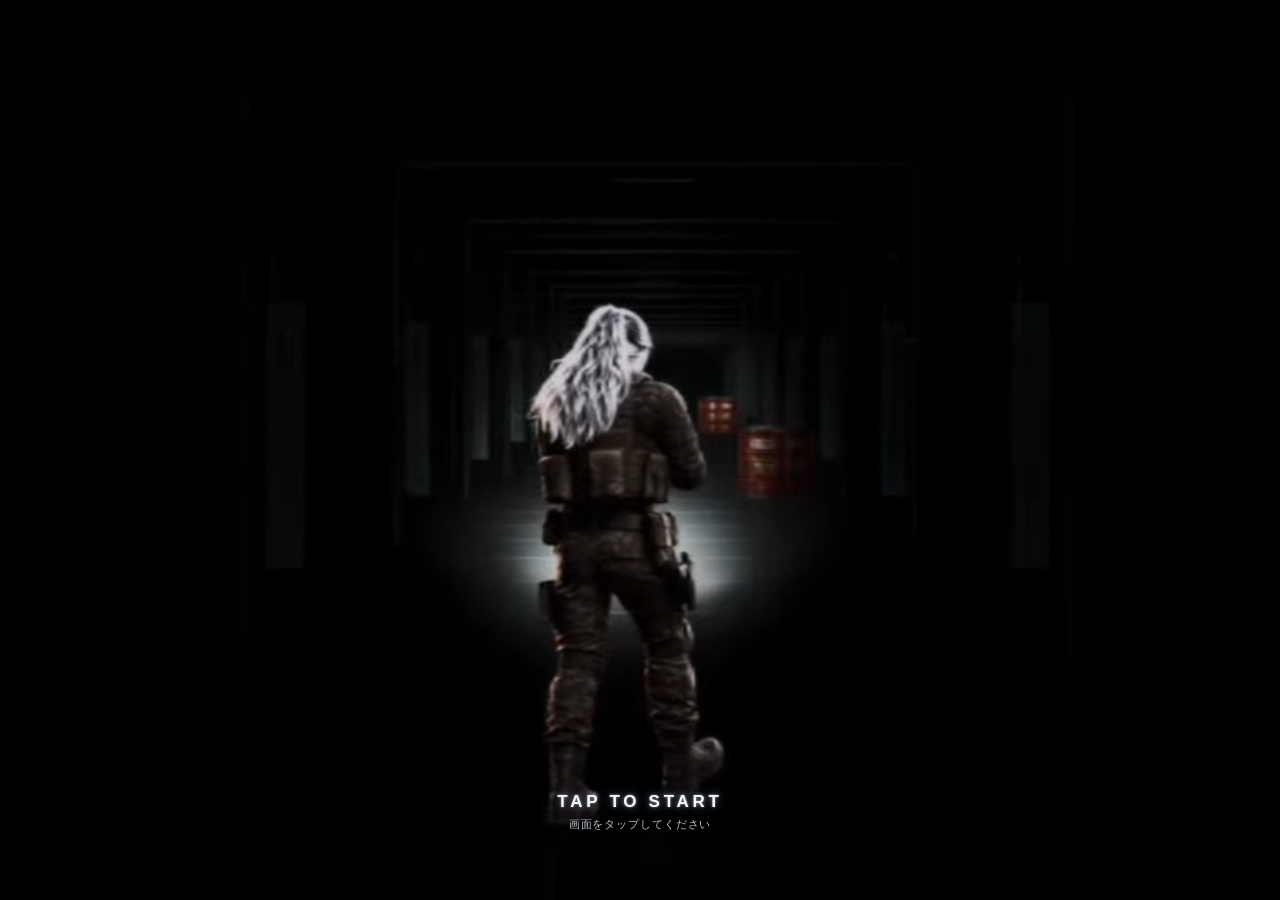
==== commit bc545fa0: "Match ADAM combat attack hold, prevent touch text-selection, add ENDING fade-in message, restyle RES" ====
--- a/index.html
+++ b/index.html
@@ -289,7 +289,6 @@
       <div id="ammo-hud-reloading" hidden>RELOADING...</div>
     </div>
     <div id="hud-center-warning" hidden></div>
-    <div id="theme-label" class="hud-bottom-center">LAB / EXPERIMENT AREA</div>
     <!-- RUN FLOW SYSTEM: persistent "distance to the exit" readout (spec
          section 12) — shown from game start through ESCAPE_COMPLETE,
          updated by updateHud() in game.js. Deliberately NOT a "STAGE 1/5"
@@ -305,6 +304,24 @@
          many debris pieces are active simultaneously. -->
     <div id="exit-warning-readout" hidden>WARNING</div>
   </div>
+  <!-- 20TH ROUND: #theme-label moved OUT of #hud (was a child) so R20's
+       `body.ending-active #hud { display:none; }` rule (see style.css)
+       cannot ever collapse it. ROOT CAUSE this fixed: renderEscapePlayer()'s
+       label-overlap clamp (computeEscapePlayerRectClamped(), see game.js)
+       and R19's own GABRIEL/ADAM COMBAT approach-border clamp both read
+       themeLabelEl.getBoundingClientRect().top LIVE every frame — a
+       display:none ancestor collapses that rect to all-zeros, which pushed
+       the ESCAPE player's clamped Y far off-screen (measured dy=-183px on a
+       390px-tall viewport) the instant #hud (and therefore #theme-label
+       inside it) went display:none for ENDING. Moving it to a sibling
+       position, still directly after #hud in the DOM (same visual spot:
+       #hud itself uses inset:0, so a position:absolute descendant of it and
+       an identically-positioned sibling render identically — verified via
+       screenshot), fixes this without touching either clamp function, and
+       incidentally also means the stage-name label stays visible through
+       ENDING (harmless ambient text, not named in this round's hide list —
+       see this round's report for the visual read). -->
+  <div id="theme-label" class="hud-bottom-center">LAB / EXPERIMENT AREA</div>
 
   <!-- RUN FLOW SYSTEM: shared short banner reused across every transition
        phase (COMBAT_INTRO's enemy-name/BATTLE, EVACUATION_WARNING's
@@ -332,6 +349,31 @@
        bottom-right, clear of PAUSE (top-center) and the gameplay HUD
        (top-right) — see style.css's own comment for the exact offsets. -->
   <button type="button" tabindex="-1" id="ending-skip-btn" hidden>SKIP</button>
+
+  <!-- 21ST ROUND (real-device report item 3): the ENDING scene (before
+       RESULT appears) had no text at all — real-device feedback called this
+       stretch "演出面で少し寂しい". Added a bottom-anchored, sequential
+       line-by-line fade-in message, timed against the ENDING BGM's OWN real
+       playback progress (endingBgmAudioEl.currentTime, read via
+       updateEndingPhase()'s existing `played` variable — the SAME value
+       already driving the 60s RESULT gate, not a separate real-time clock),
+       per the round's own explicit "ENDING曲が流れている時間そのものを演出
+       時間として活用してください". The last line is EXACTLY "Thank you for
+       playing" (never "Thank you for your playing" — explicit round
+       instruction) — a deliberately separate element from the PRE-EXISTING
+       #result-thanks "THANK YOU FOR PLAYING!!" banner below, which lives on
+       the RESULT screen (a later, distinct beat per the round's own stated
+       priority order ENDING映像・音楽→ENDINGメッセージ→Thank you for
+       playing→RESULT→QUIT/ARTIST PAGE) and is completely untouched this
+       round. Hidden again the instant RESULT begins (see showResultScreen()
+       in game.js) so it never visually overlaps #result-thanks/#result-
+       panel once RESULT layers on top of the still-playing ENDING scene. -->
+  <div id="ending-message" hidden aria-hidden="true">
+    <div class="ending-line">You made it out alive.</div>
+    <div class="ending-line">The engine goes quiet.</div>
+    <div class="ending-line">Until next time.</div>
+    <div class="ending-line ending-line--thanks">Thank you for playing</div>
+  </div>
 
   <!-- RUN FLOW SYSTEM: RESULT screen — shown as a UI layer on top of the
        still-rendering/still-playing ENDING scene (canvas + ending BGM both
@@ -365,8 +407,25 @@
       <div class="result-stat-row">CONTINUE <span id="result-continue-value">0</span></div>
       <div class="result-stat-row">SCORE <span id="result-score-value">0</span></div>
       <div class="result-stat-row">RANK <span id="result-rank-value">D</span></div>
-      <button type="button" tabindex="-1" id="result-quit-btn" class="result-btn">QUIT</button>
-      <a id="result-artist-btn" class="result-btn" href="#" target="_blank" rel="noopener">ARTIST PAGE</a>
+      <!-- 21ST ROUND (real-device report item 4): QUIT/ARTIST PAGE were
+           reading as generic full-width "UI buttons", too prominent for a
+           closing screen — real-device feedback specifically named these
+           two (not GAME OVER's own CONTINUE/QUIT, a different screen that
+           still uses .result-btn unmodified below). Wrapped in their own
+           row (#result-nav-row) so ITS OWN gap can be tightened without
+           touching #result-panel's gap (which also spaces the stat rows
+           above, untouched). Sizing/restyling itself lives in style.css,
+           scoped to these two IDs specifically — see that comment for why
+           .result-btn/#gameover-continue-btn/#gameover-quit-btn are
+           unaffected. ARTIST PAGE keeps the SAME href="#" placeholder (no
+           real destination URL supplied) and QUIT keeps its own existing
+           click handler (game.js) — only appearance changed, not behavior/
+           gamepad-focus wiring (.result-btn.gamepad-focused still applies
+           to both, since the class itself is untouched). -->
+      <div id="result-nav-row">
+        <button type="button" tabindex="-1" id="result-quit-btn" class="result-btn result-nav-btn">QUIT</button>
+        <a id="result-artist-btn" class="result-btn result-nav-btn result-nav-btn--link" href="#" target="_blank" rel="noopener">ARTIST PAGE</a>
+      </div>
     </div>
     <div id="result-thanks">THANK YOU FOR PLAYING!!</div>
   </div>
--- a/style.css
+++ b/style.css
@@ -2,7 +2,30 @@
   color-scheme: dark;
 }
 
-* { box-sizing: border-box; -webkit-tap-highlight-color: transparent; }
+/* 21ST ROUND (real-device report): long-pressing a touch button (SHOT most
+   of all, since holding it down is the normal way to keep firing) triggered
+   the OS/browser's own text-selection — highlight, "Copy"/"Paste" callout,
+   drag-to-select — because nothing anywhere in this file suppressed
+   user-select/touch-callout; only touch-action (a separate property that
+   blocks scroll/zoom gestures, not text-selection at all) was applied in a
+   few places. Applied globally (every element, not just #touch-controls'
+   own buttons) since this is a full-screen game with no text content that
+   should ever be selectable during play — the ONE deliberate exception
+   (the ?debug=1 DEBUG panel's own log/field text, meant to be copyable) is
+   a real class/id selector (see #r10-dbg-game/#r10-dbg-log etc. below,
+   already existing) which naturally wins over this universal `*` rule
+   under normal CSS specificity (any class/id beats a bare `*`), so that
+   panel's own copy-to-clipboard behavior is completely unaffected.
+   -webkit-touch-callout:none additionally suppresses iOS Safari's own
+   long-press image/link callout menu, which user-select alone does not
+   cover. */
+* {
+  box-sizing: border-box;
+  -webkit-tap-highlight-color: transparent;
+  -webkit-user-select: none;
+  user-select: none;
+  -webkit-touch-callout: none;
+}
 
 /* 12TH ROUND (items 46-49): root-caused the "white door frame" reported
    during DASH — no such effect exists anywhere in game.js's Canvas
@@ -451,6 +474,25 @@
   pointer-events: none;
   z-index: 10;
 }
+/* 20TH ROUND (spec sections 2-5, 40-41): ENDING/RESULT hide the ENTIRE
+   gameplay HUD wrapper — real-device report found EXIT distance/LIFE gauge/
+   SURVIVE countdown still on screen through ENDING, and a broader audit
+   (spec section 5) found this SAME #hud div is also the single parent of
+   every other gameplay-only readout (STEALTH/ENEMY HP/DRONE SQUAD/FOCUS/
+   AMMO/WARNING) plus the ambient stage-name label (#theme-label) — none of
+   which belong on a dedicated "run is over" screen either, per spec's own
+   "通常ゲーム画面にフィルターを被せただけ...ではなく" goal. Reuses the SAME
+   body.ending-active class + specificity pattern R19's own
+   `body.ending-active #touch-controls` rule already established (one class,
+   set once in beginEnding(), never toggled back off since ENDING is a
+   one-way terminal phase) — no new JS state needed. Underlying values
+   (state.player.hp, state.escape.timeLeftSec, etc.) are never touched here,
+   purely a display:none on the DOM presentation layer, so nothing else
+   that reads those values downstream is affected. ENDING's own dedicated
+   UI (#ending-skip-btn, #result-screen and everything inside it) lives
+   OUTSIDE #hud, so this rule cannot ever hide SKIP/RESULT/THANK YOU FOR
+   PLAYING/QUIT/ARTIST PAGE. */
+body.ending-active #hud { display: none; }
 
 #hud-top-left {
   position: absolute;
@@ -760,6 +802,60 @@
   box-shadow: 0 0 0 2px rgba(127,255,212,0.4), 0 0 14px rgba(127,255,212,0.35);
 }
 
+/* 21ST ROUND (real-device report item 4): "QUIT/ARTIST PAGE read as
+   generic full-width UI buttons, too prominent for a closing screen".
+   #result-nav-row lays the two out side by side with their OWN tight gap
+   (independent of #result-panel's own gap, which still spaces the stat
+   rows above at its original value — untouched). The size/style overrides
+   below are a NEW .result-nav-btn class added ALONGSIDE .result-btn (never
+   replacing it) specifically so GAME OVER's own
+   #gameover-continue-btn/#gameover-quit-btn — a different screen/decision,
+   never named in this round's report, and which only ever carries plain
+   .result-btn — keep their original appearance exactly as before, and so
+   .result-btn.gamepad-focused's existing background/border-color/box-shadow
+   (specificity 0-2-0, higher than this single-class .result-nav-btn/
+   .result-nav-btn--link's own 0-1-0) still wins whenever RESULT's own
+   gamepad focus lands on either button — gamepad navigation/focus-ring
+   behavior is completely unchanged, only the RESTING appearance and size
+   are. min-height:34px matches this file's own existing "smallest
+   acceptable touch target" precedent (#r10-dbg-copy-btn, above) rather than
+   an invented number, satisfying "スマートフォンでも押せる最低限のタップ
+   領域は維持" without guessing a value. */
+#result-nav-row {
+  display: flex;
+  flex-direction: row;
+  align-items: center;
+  justify-content: center;
+  gap: 14px;
+  margin-top: 2px;
+}
+.result-nav-btn {
+  width: auto;
+  min-width: 92px;
+  min-height: 34px;
+  padding: 7px 16px;
+  font-size: 11px;
+  letter-spacing: 0.05em;
+  border-radius: 4px;
+  display: inline-flex;
+  align-items: center;
+  justify-content: center;
+}
+/* ARTIST PAGE reads as a real in-world link rather than an ad-banner CTA —
+   no button chrome (border/background dropped) at rest, an underline in
+   its place so it still visually signals "this is clickable" per usual
+   link conventions, matching the round's own explicit "リンクとして自然に
+   見える...広告バナー的な訴求にしない". Only applies at rest — see the
+   comment above for why .gamepad-focused's own teal border/background/glow
+   still wins over this when RESULT's gamepad navigation focuses it. */
+.result-nav-btn--link {
+  background: transparent;
+  border-color: transparent;
+  text-decoration: underline;
+  text-underline-offset: 3px;
+  color: #b9d4e8;
+}
+
 /* 7TH ROUND 4th sub-part (spec sections 13-15): GAME OVER screen — same
    layout rules as #result-screen/#result-overlay-dim/#result-panel/
    #result-title (deliberately duplicated under new ids rather than reused,
@@ -1003,6 +1099,65 @@
   border-radius: 4px;
 }
 #ending-skip-btn[hidden] { display: none; }
+
+/* 21ST ROUND (real-device report item 3): ENDING line-by-line fade-in
+   message — bottom-anchored/centered like #result-thanks' own established
+   pattern, but a separate element (shown only during ENDING, hidden again
+   the instant RESULT begins — see game.js's beginEnding()/showResultScreen())
+   so it can never visually collide with #result-thanks/#result-panel once
+   RESULT layers on top. z-index 56 sits just above #ending-skip-btn's own
+   55 (never competes with #result-screen's 220 since the two are mutually
+   exclusive in time). pointer-events:none — purely ambient text, never an
+   interactive element, so it can never intercept a SKIP tap underneath it
+   even though it visually overlaps that corner on some aspect ratios. */
+#ending-message {
+  position: absolute;
+  left: 50%;
+  bottom: max(54px, calc(env(safe-area-inset-bottom) + 46px));
+  transform: translateX(-50%);
+  width: 100%;
+  max-width: 640px;
+  padding: 0 20px;
+  z-index: 56;
+  display: flex;
+  flex-direction: column;
+  align-items: center;
+  gap: 9px;
+  pointer-events: none;
+  text-align: center;
+}
+#ending-message[hidden] { display: none; }
+/* Each line: opacity 0->1 + a slight upward drift + ease, per the round's
+   own explicit "opacity 0→1、わずかに下から上へ移動、イージング" request —
+   toggled by adding/removing .ending-line-visible from game.js's
+   updateEndingMessage(), timed off the ENDING BGM's real playback position
+   (see index.html's own comment on #ending-message for why). font-style:
+   italic on a serif face gives the "少しイタリック／斜体を感じる書体" the
+   round asked for without resorting to a decorative script font that would
+   hurt readability ("可読性を損なうほど装飾的にはしない"). */
+.ending-line {
+  opacity: 0;
+  transform: translateY(14px);
+  transition: opacity 1.1s ease-out, transform 1.1s ease-out;
+  font-family: Georgia, "Times New Roman", serif;
+  font-style: italic;
+  letter-spacing: 0.02em;
+  line-height: 1.5;
+  font-size: clamp(13px, 3.6vw, 17px);
+  color: #dfe6ea;
+  text-shadow: 0 2px 6px rgba(0,0,0,0.8);
+}
+.ending-line.ending-line-visible { opacity: 1; transform: translateY(0); }
+/* Final "Thank you for playing" line — slightly larger/warmer than the
+   lines above it (still clearly secondary to #result-thanks/RESULT itself,
+   which only appears later, per the round's own visual-priority order). */
+.ending-line--thanks {
+  margin-top: 3px;
+  font-size: clamp(15px, 4.2vw, 20px);
+  font-weight: 700;
+  color: #ffd60a;
+  text-shadow: 0 0 10px rgba(255,214,10,0.4), 0 2px 4px rgba(0,0,0,0.9);
+}
 
 /* 19TH ROUND (spec sections 1-3): ENDING/RESULT hide gameplay TOUCH
    CONTROLS entirely — MOVE stick, AIM stick, both circular clusters, and
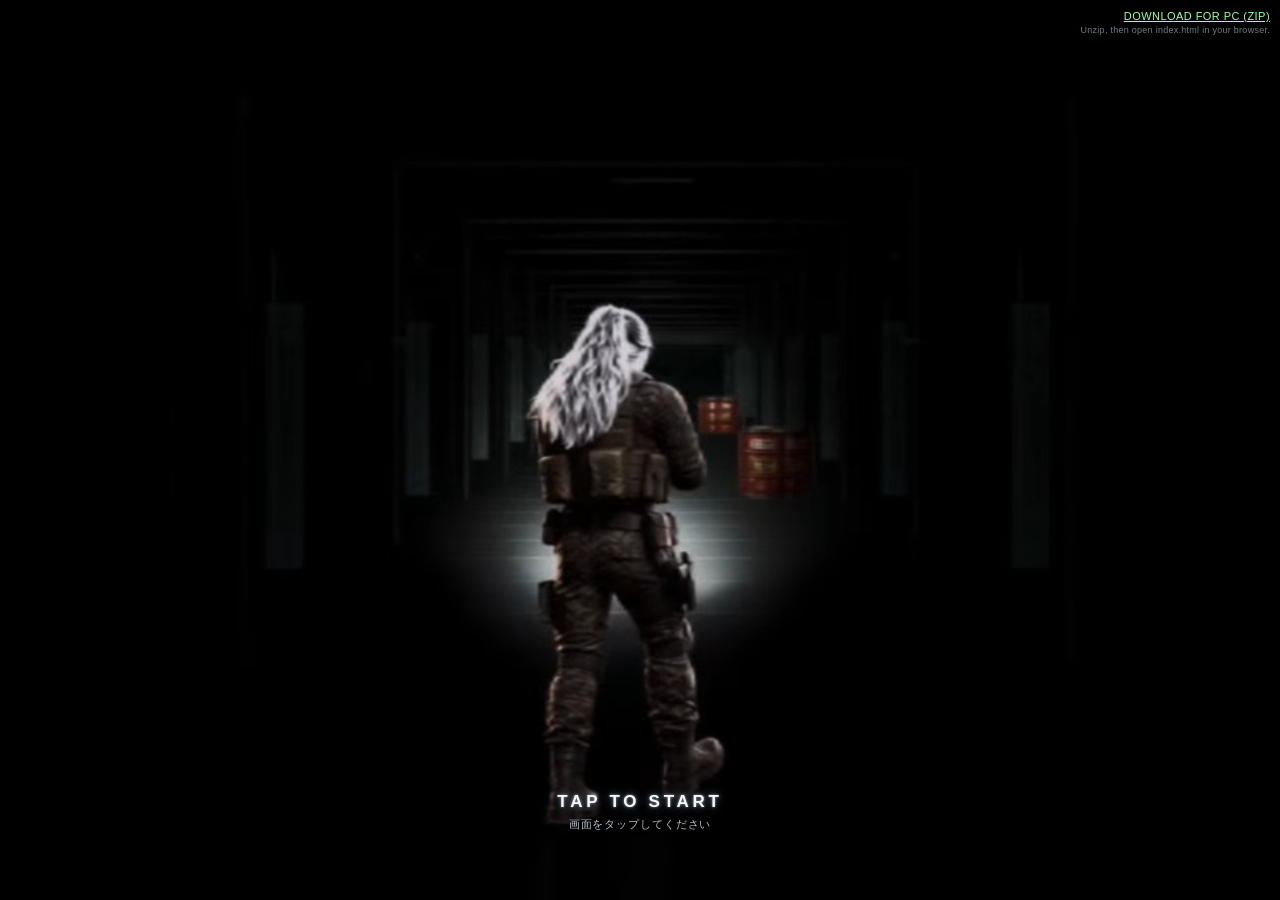
==== commit b67674ae: "Fix GABRIEL defense sizing, ENDING text position/BGM cleanup/overlay breathing, mask-only boss damag" ====
--- a/index.html
+++ b/index.html
@@ -161,6 +161,32 @@
       <span id="tap-to-start-main" data-en="TAP TO START" data-ja="タップしてスタート">TAP TO START</span>
       <span id="tap-to-start-sub">画面をタップしてください</span>
     </button>
+    <!-- 22ND ROUND (real-device report item 11): PC DOWNLOAD — moved here
+         (top-right of the FIRST screen — background loop video + TAP TO
+         START, i.e. this #loading-screen) from #mode-select-screen's own
+         #pc-download-row below the CONTROLLER/TOUCH PANEL choice, per
+         explicit request; referenced ALEXIA's own equivalent top-right
+         "DOWNLOAD PC VERSION" placement/positioning for where this class of
+         control belongs, but NOT its dynamic pointer-type-gated visibility
+         or its separate PC-package build system — this project's existing,
+         already-verified approach (a plain link straight to GitHub's own
+         "download repository as ZIP" endpoint for this exact branch, see
+         the 13TH ROUND's own comment, preserved verbatim below with the
+         SAME href/hint text, not a new URL or package) is kept completely
+         unchanged, only relocated. Sits outside #tap-to-start-btn (a
+         separate sibling element, not nested inside it), so tapping this
+         link can never also trigger handleTapToStart()'s own click
+         listener (scoped to that one button only — see its own comment) —
+         no stopPropagation() needed, unlike ALEXIA's version which nests
+         its button inside a whole-overlay tap-to-unlock listener. Always
+         visible (same as before this round), not gated by device/pointer
+         type, since the ORIGINAL #pc-download-row was never gated either —
+         relocating is not licence to add new conditional-visibility logic
+         nobody asked for. -->
+    <div id="pc-download-row-top">
+      <a id="pc-download-link" href="https://github.com/andre20290810/DARKOUT-TPS/archive/refs/heads/main.zip" data-en="DOWNLOAD FOR PC (ZIP)" data-ja="PC版をダウンロード（ZIP）">DOWNLOAD FOR PC (ZIP)</a>
+      <div id="pc-download-hint" data-en="Unzip, then open index.html in your browser." data-ja="解凍後、index.htmlをブラウザで開いてください">Unzip, then open index.html in your browser.</div>
+    </div>
   </div>
 
   <!-- 6TH ROUND PART 7/8/9/10/11/12: replaces the old "TAP TO START"
@@ -180,22 +206,11 @@
       <div id="controller-store-question" data-en="DON'T HAVE A WIRELESS CONTROLLER?" data-ja="ワイヤレスコントローラーをお持ちでないですか?">DON'T HAVE A WIRELESS CONTROLLER?</div>
       <a id="controller-store-link" href="#" target="_blank" rel="noopener" data-en="GET A WIRELESS CONTROLLER" data-ja="ワイヤレスコントローラーを購入する">GET A WIRELESS CONTROLLER</a>
     </div>
-    <!-- 13TH ROUND (spec sections 29-35): PC DOWNLOAD. This static site's own
-         files (index.html/game.js/style.css/assets/) are ALREADY a
-         self-contained, relative-path-only HTML5 package (verified: no
-         fetch()/XHR/localStorage/getImageData/absolute-URL dependency
-         anywhere in game.js, and a direct file:// launch loads with zero
-         console errors and zero failed asset requests). Rather than build
-         and commit a second, duplicate multi-hundred-MB binary package into
-         this repo, the DOWNLOAD button links to GitHub's own built-in
-         "download repository as ZIP" archive endpoint for this exact
-         branch — extracting it and opening index.html directly (double-
-         click, no server, no installer) reproduces the verified file://
-         launch. -->
-    <div id="pc-download-row">
-      <a id="pc-download-link" href="https://github.com/andre20290810/DARKOUT-TPS/archive/refs/heads/main.zip" data-en="DOWNLOAD FOR PC (ZIP)" data-ja="PC版をダウンロード（ZIP）">DOWNLOAD FOR PC (ZIP)</a>
-      <div id="pc-download-hint" data-en="Unzip, then open index.html in your browser." data-ja="解凍後、index.htmlをブラウザで開いてください">Unzip, then open index.html in your browser.</div>
-    </div>
+    <!-- 22ND ROUND (real-device report item 11): PC DOWNLOAD moved OUT of
+         this screen entirely — see #pc-download-row-top's own comment in
+         #loading-screen above (the new location, top-right of the very
+         first TAP TO START screen) for the full rationale. This screen
+         (TOUCH PANEL / CONTROLLER selection) no longer hosts it. -->
   </div>
 
   <!-- Main gameplay BGM ("AFTER THE LIMITS"). loop: this is a continuous
@@ -417,14 +432,31 @@
            above, untouched). Sizing/restyling itself lives in style.css,
            scoped to these two IDs specifically — see that comment for why
            .result-btn/#gameover-continue-btn/#gameover-quit-btn are
-           unaffected. ARTIST PAGE keeps the SAME href="#" placeholder (no
-           real destination URL supplied) and QUIT keeps its own existing
-           click handler (game.js) — only appearance changed, not behavior/
-           gamepad-focus wiring (.result-btn.gamepad-focused still applies
-           to both, since the class itself is untouched). -->
+           unaffected. QUIT keeps its own existing click handler (game.js) —
+           only appearance changed there, not behavior/gamepad-focus wiring
+           (.result-btn.gamepad-focused still applies to both, since the
+           class itself is untouched).
+           22ND ROUND (real-device report item 3): ARTIST PAGE's href is now
+           the real, explicitly-supplied TuneCore artist URL (no longer the
+           href="#" placeholder) — root cause of "QUITと同じ挙動になる" was
+           that a real <a target="_blank" href="#"> with no e.preventDefault()
+           anywhere still runs the BROWSER's own native anchor navigation
+           (to "#", in a new tab per target="_blank") alongside game.js's own
+           click handler, which itself was a no-op against the placeholder
+           (see activateResultFocusedButton()'s own `href !== '#'` guard) —
+           on a real device that native navigation opened what looked like a
+           fresh copy of the game (TAP TO START again), reading exactly like
+           QUIT even though no QUIT/reload code ever ran. Fixed at both ends:
+           this real href lets the anchor's OWN native click/target=_blank
+           behavior do the actual navigation correctly (same "set a real
+           href, let the browser handle it" pattern this file's own
+           #controller-store-link already establishes for CONTROLLER_STORE_
+           URL — see its comment), and game.js's click listener no longer
+           also calls activateResultFocusedButton() (which would otherwise
+           open a SECOND redundant tab) — see that listener's own comment. -->
       <div id="result-nav-row">
         <button type="button" tabindex="-1" id="result-quit-btn" class="result-btn result-nav-btn">QUIT</button>
-        <a id="result-artist-btn" class="result-btn result-nav-btn result-nav-btn--link" href="#" target="_blank" rel="noopener">ARTIST PAGE</a>
+        <a id="result-artist-btn" class="result-btn result-nav-btn result-nav-btn--link" href="https://www.tunecore.co.jp/artists?id=1140292" target="_blank" rel="noopener">ARTIST PAGE</a>
       </div>
     </div>
     <div id="result-thanks">THANK YOU FOR PLAYING!!</div>
@@ -471,12 +503,15 @@
       <div id="pause-title">PAUSE</div>
       <!-- 13TH ROUND (spec sections 43-48): PLAYER LIFE — placed above TOUCH
            CONTROLS per explicit spec ("TOUCH CONTROL ON/OFFより上へ配置").
-           100 is the default/standard value (spec section 44); INFINITE
-           blocks normal-damage HP loss via state.player.infiniteLife (see
-           setPlayerLifeMode() in game.js) rather than a huge HP number. -->
+           INFINITE blocks normal-damage HP loss via state.player.infiniteLife
+           (see setPlayerLifeMode() in game.js) rather than a huge HP number.
+           22ND ROUND (real-device report item 10): "デフォルトLIFEを300に"
+           — this first tier's value/label reverted 500->300 (see game.js's
+           PLAYER_MAX_HP declaration comment for why 300, not a new guess);
+           still the default/active tier, still first in the row. -->
       <div class="pause-menu-label">PLAYER LIFE</div>
       <div id="player-life-row">
-        <button type="button" tabindex="-1" data-life="500" class="pause-menu-btn player-life-btn active">500</button>
+        <button type="button" tabindex="-1" data-life="300" class="pause-menu-btn player-life-btn active">300</button>
         <button type="button" tabindex="-1" data-life="1000" class="pause-menu-btn player-life-btn">1000</button>
         <button type="button" tabindex="-1" data-life="2000" class="pause-menu-btn player-life-btn">2000</button>
         <button type="button" tabindex="-1" data-life="infinite" class="pause-menu-btn player-life-btn">INFINITE</button>
--- a/style.css
+++ b/style.css
@@ -440,12 +440,27 @@
   text-decoration: none;
 }
 
-#pc-download-row {
-  margin-top: 12px;
+/* 22ND ROUND (real-device report item 11): PC DOWNLOAD relocated from
+   #mode-select-screen to the top-right corner of #loading-screen (the
+   background-loop-video + TAP TO START screen) — same top-right corner
+   treatment #lang-toggle-btn already establishes elsewhere in this file
+   for a persistent secondary control on one of these full-screen overlays
+   (reused directly, not a new pixel value), which also happens to match
+   the general placement ALEXIA's own PC download control uses. z-index 5
+   is enough to sit above #intro-video (z-index 0) but well under
+   #tap-to-start-btn's own stacking needs — the two never overlap on
+   screen (button is centered, this sits in the corner) so exact ordering
+   between them doesn't matter in practice. */
+#pc-download-row-top {
+  position: absolute;
+  top: max(10px, env(safe-area-inset-top));
+  right: max(10px, env(safe-area-inset-right));
+  z-index: 5;
   display: flex;
   flex-direction: column;
-  align-items: center;
+  align-items: flex-end;
   gap: 3px;
+  text-align: right;
 }
 #pc-download-link {
   font-size: 11px;
@@ -457,6 +472,7 @@
   font-size: 9px;
   letter-spacing: 0.03em;
   color: #6e7d88;
+  max-width: 42vw;
 }
 
 #scene-canvas {
@@ -1101,19 +1117,30 @@
 #ending-skip-btn[hidden] { display: none; }
 
 /* 21ST ROUND (real-device report item 3): ENDING line-by-line fade-in
-   message — bottom-anchored/centered like #result-thanks' own established
-   pattern, but a separate element (shown only during ENDING, hidden again
+   message — a separate element (shown only during ENDING, hidden again
    the instant RESULT begins — see game.js's beginEnding()/showResultScreen())
    so it can never visually collide with #result-thanks/#result-panel once
    RESULT layers on top. z-index 56 sits just above #ending-skip-btn's own
    55 (never competes with #result-screen's 220 since the two are mutually
    exclusive in time). pointer-events:none — purely ambient text, never an
-   interactive element, so it can never intercept a SKIP tap underneath it
-   even though it visually overlaps that corner on some aspect ratios. */
+   interactive element, so it can never intercept a SKIP tap underneath it.
+   22ND ROUND (real-device report item 2): root cause of "ENDINGテキストが
+   低すぎて主人公と重なる" — the bottom-anchored position above sat right
+   where the running player sprite renders (both are screen-bottom-half
+   content). Moved to a TOP anchor instead, per the round's own explicit
+   "PAUSEボタンの真下付近" — the `top` value below is a static CSS fallback
+   only (matches #pause-btn's own `top: max(8px, env(safe-area-inset-top))`
+   formula plus a nominal button-height allowance); the REAL, authoritative
+   position is set every ENDING frame from game.js's updateEndingMessage()
+   by reading #pause-btn's own live getBoundingClientRect().bottom — so this
+   never drifts out of sync with the PAUSE button's actual rendered size/
+   position on any viewport, and no new gap value was invented (reuses the
+   existing ESCAPE_LABEL_CLAMP_MARGIN_PX safety-margin constant already used
+   elsewhere in this file for "clearance below a fixed UI element"). */
 #ending-message {
   position: absolute;
   left: 50%;
-  bottom: max(54px, calc(env(safe-area-inset-bottom) + 46px));
+  top: calc(max(8px, env(safe-area-inset-top)) + 34px);
   transform: translateX(-50%);
   width: 100%;
   max-width: 640px;
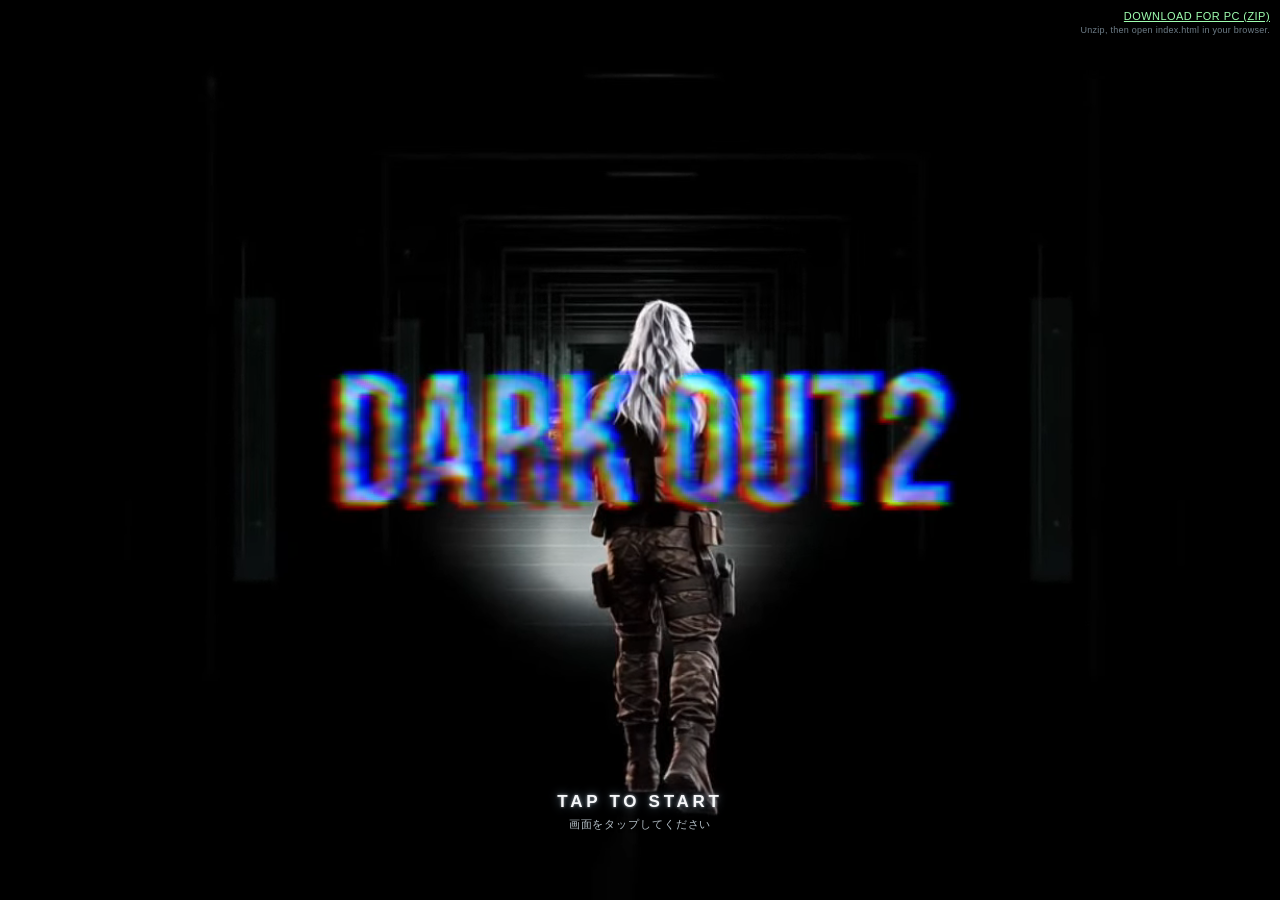
==== commit 4e82c7a9: "DARKOUT2 R23: round 12 integrated gameplay and loading video adjustments Co-Authored-By: Claude Sonn" ====
--- a/index.html
+++ b/index.html
@@ -117,6 +117,25 @@
     <video id="intro-video" muted playsinline autoplay preload="auto" poster="assets/video/loading_intro_poster.jpg?v=2">
       <source src="assets/video/loading_intro.mp4?v=2" type="video/mp4">
       <source src="assets/video/loading_intro.webm?v=2" type="video/webm">
+    </video>
+    <!-- 第12次調整: LOADING-only video, reintroducing the two-video LOADING/
+         OPENING split the BOOT FLOW ROUND (historical)/13TH ROUND had
+         previously consolidated into one — see game.js's showTapToStart
+         Prompt()/initLoadingVideo() for exactly how the two hand off. Sits
+         ON TOP of #intro-video (later in DOM, same full-bleed positioning —
+         see style.css) so it's the ONLY one visible during LOADING; both
+         videos autoplay+loop from boot in parallel (never a src-swap), so
+         the switch to #intro-video at 100% is a plain visibility toggle
+         with no black-frame/stutter (the exact regression the 13TH ROUND's
+         own investigation found with a two-video design that DIDN'T do
+         this — see that round's own comment history). loading progression
+         itself is entirely independent of this video's own duration/loop
+         count (see checkAssetsReady() — video readiness is never part of
+         REQUIRED_IMAGES). #intro-video itself (the OPENING video, above) is
+         completely unmodified by this change. -->
+    <video id="loading-video" muted playsinline autoplay loop preload="auto" poster="assets/video/loading_only_poster.jpg">
+      <source src="assets/video/loading_only.mp4" type="video/mp4">
+      <source src="assets/video/loading_only.webm" type="video/webm">
     </video>
     <!-- UI POLISH ROUND: the "DARK OUT 2" brand title is deliberately no
          longer shown on the LOADING gauge itself — the real intro video
--- a/style.css
+++ b/style.css
@@ -119,6 +119,27 @@
   object-fit: cover;
   z-index: 0;
   background: #000;
+}
+
+/* 第12次調整: LOADING-only video — identical full-bleed positioning to
+   #intro-video, layered on top of it (same z-index, later in DOM order —
+   see index.html's own comment) so it alone is visible during LOADING.
+   Faded out (never abruptly hidden) at LOADING 100%, matching the existing
+   #loading-gauge-wrap.fade-out pattern — see showTapToStartPrompt(). */
+#loading-video {
+  position: absolute;
+  inset: 0;
+  width: 100%;
+  height: 100%;
+  object-fit: cover;
+  z-index: 0;
+  background: #000;
+  opacity: 1;
+  transition: opacity 0.6s ease;
+}
+#loading-video.fade-out {
+  opacity: 0;
+  pointer-events: none;
 }
 
 /* BOOT FLOW ROUND: the LOADING gauge cluster (title/bar/status/eta) is now
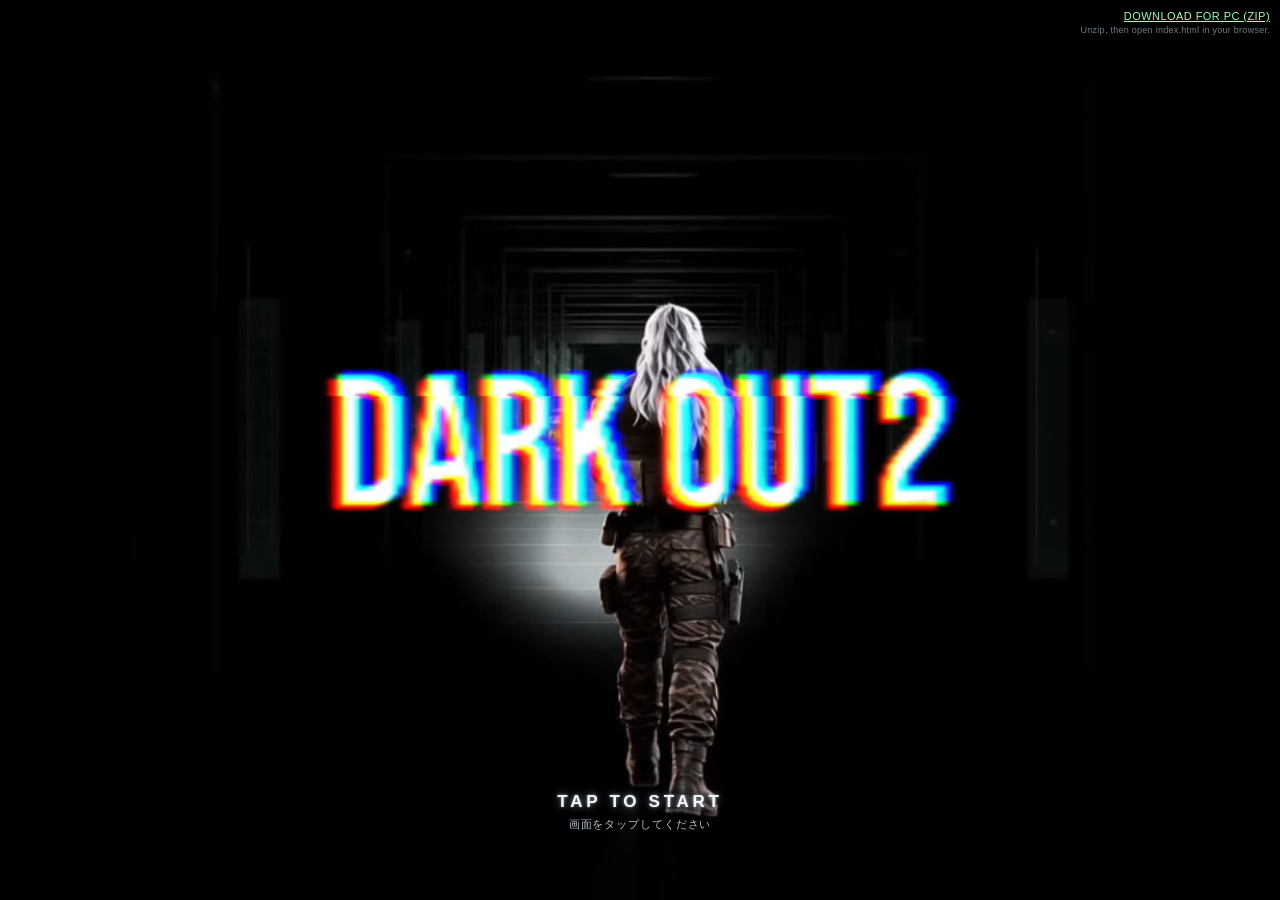
==== commit a45222f1: "DARKOUT2 R24: add 3-life system, focus auto aim and combat motion refinements Co-Authored-By: Claude" ====
--- a/index.html
+++ b/index.html
@@ -275,6 +275,10 @@
       <div id="hp-row">
         <div id="hp-label">HP</div>
         <div id="hp-bar-track"><div id="hp-bar-fill"></div></div>
+        <!-- 3-LIFE SYSTEM (spec sections 8-12): simple "x3"-style readout
+             next to the existing single HP gauge — no HUD redesign, no
+             second/third HP bar. Text set by updateHud() in game.js. -->
+        <div id="life-count-readout">&times;3</div>
       </div>
       <!-- 9TH ROUND (item 36): ESCAPE MODE's own TIME LIMIT readout — hidden
            in COMBAT MODE via CSS (body.escape-mode gate), shown only while
--- a/style.css
+++ b/style.css
@@ -578,6 +578,17 @@
   background: linear-gradient(90deg, #ff3b3b, #ff8a3b);
   transition: width 0.15s ease-out;
 }
+/* 3-LIFE SYSTEM: simple "x3" readout to the right of the HP bar, inside
+   the existing #hp-row flex row (gap:8px already spaces it from the bar
+   without any layout change). Same weight/shadow as #hp-label for visual
+   consistency with the existing HUD, not a new UI style. */
+#life-count-readout {
+  font-size: 11px;
+  font-weight: 700;
+  letter-spacing: 0.05em;
+  color: #ff6b6b;
+  text-shadow: 0 1px 3px rgba(0,0,0,0.8);
+}
 
 #hud-top-right {
   position: absolute;
@@ -1057,6 +1068,25 @@
   height: 100%;
   background: linear-gradient(90deg, #7fd3ff, #b09fff);
   transition: width 0.1s ease-out;
+}
+/* AREA C ROUND: charging/full/auto-aim-active states, set via
+   #focus-hud's own className in updateHud() (game.js). "charging" uses
+   the rules above with no override. FULL gets a brighter, glowing fill so
+   the player can see the exact instant a press will activate AUTO AIM;
+   ACTIVE swaps to a warm gold to read as clearly different from both
+   other states while the 5s window is running (also mirrored onto
+   #focus-label's own text, "AUTO AIM" instead of "FOCUS" — see
+   updateHud()). */
+#focus-hud.focus-state-full #focus-bar-fill {
+  background: linear-gradient(90deg, #b0e8ff, #e3d4ff);
+  box-shadow: 0 0 6px rgba(176,159,255,0.9);
+}
+#focus-hud.focus-state-active #focus-bar-fill {
+  background: linear-gradient(90deg, #ffcf5c, #ff9a3b);
+  box-shadow: 0 0 6px rgba(255,159,59,0.9);
+}
+#focus-hud.focus-state-active #focus-label {
+  color: #ffcf5c;
 }
 
 /* 10TH ROUND (items 25-27): AMMO stacks directly below #focus-hud.
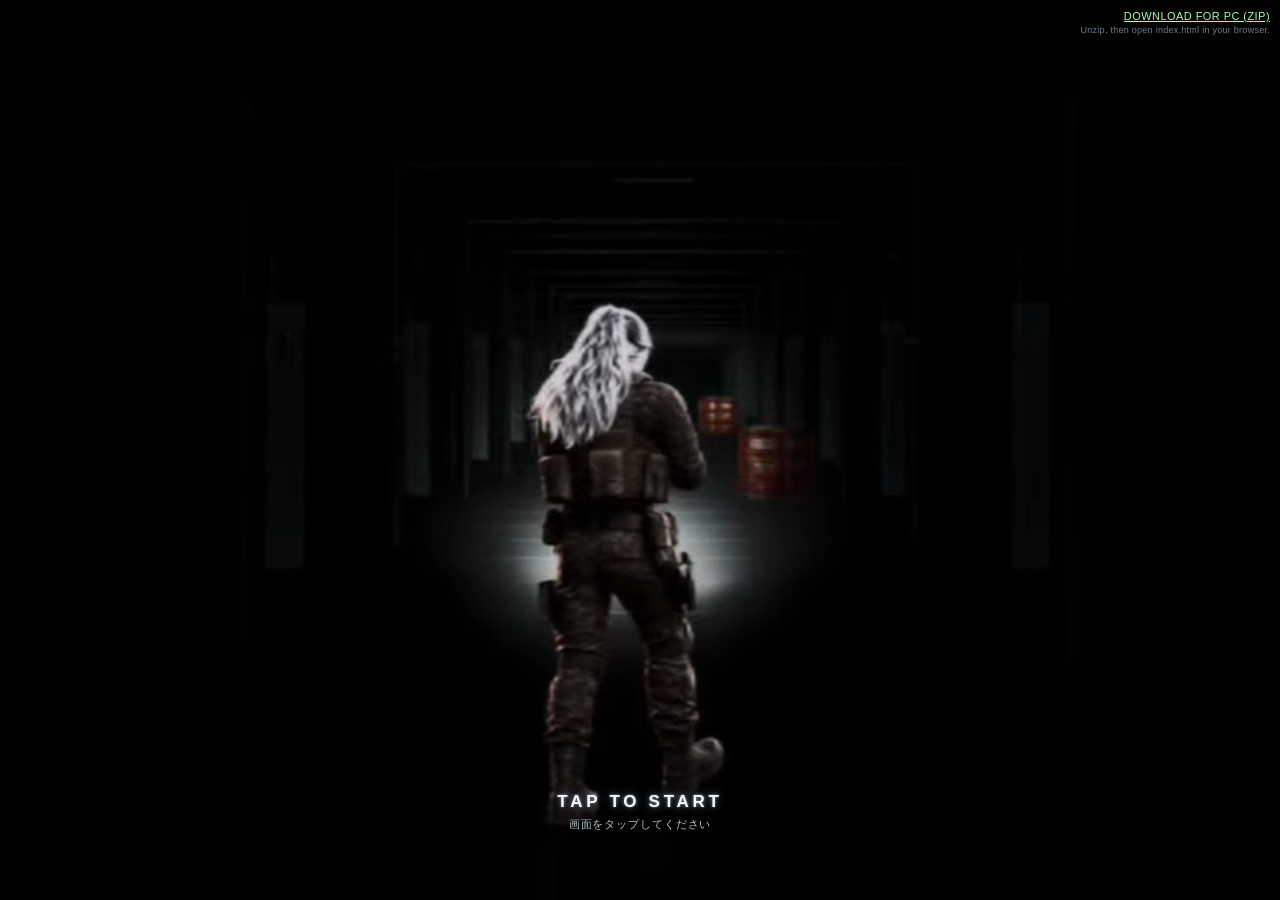
==== commit e2528d3e: "Fix gamepad mode-select confirm, ADAM cache staleness, and LLOYD attack realism chain Gamepad: mode-" ====
--- a/index.html
+++ b/index.html
@@ -798,6 +798,13 @@
 
 </div>
 
-<script src="game.js?v=2"></script>
+<!-- DARK OUT 2 ROUND: bumped v=2->3 — this had not moved since commit
+     b67674a despite every game.js change since (including R24's 3-life/
+     FOCUS work and both later bug-fix rounds' ADAM/sniper/ENDING fixes),
+     so a browser or the GitHub Pages CDN (see CNAME) that already cached
+     game.js?v=2 kept serving pre-fix code indefinitely — the concrete,
+     provable explanation for "fixed and verified in code, still
+     reproduces on the real device" (see this round's ADAM investigation). -->
+<script src="game.js?v=3"></script>
 </body>
 </html>
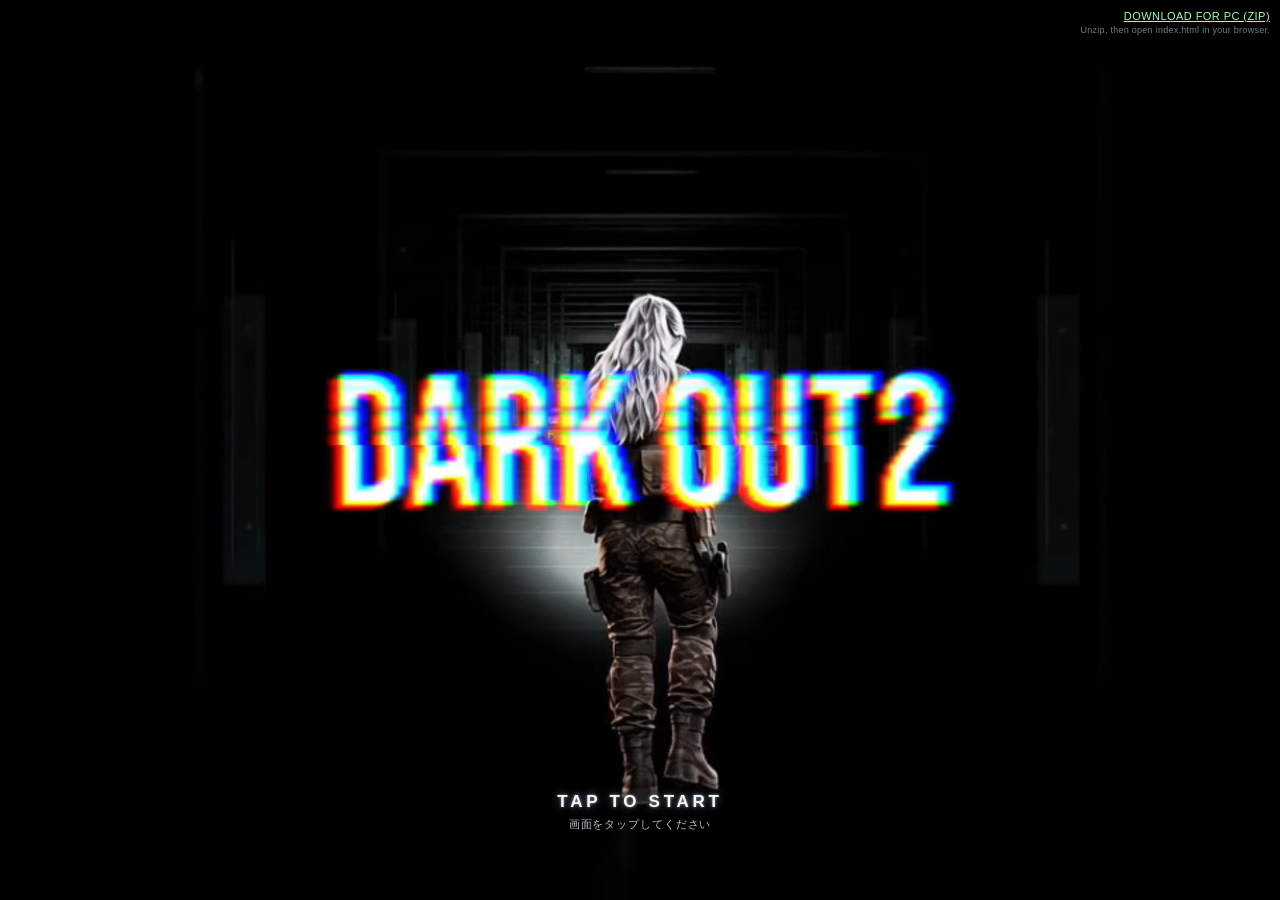
==== commit a9b88591: "Add GGP Generator v0.1: game.json config + generator preview Game-specific content (title, player/en" ====
--- a/index.html
+++ b/index.html
@@ -805,6 +805,8 @@
      game.js?v=2 kept serving pre-fix code indefinitely — the concrete,
      provable explanation for "fixed and verified in code, still
      reproduces on the real device" (see this round's ADAM investigation). -->
-<script src="game.js?v=3"></script>
+<!-- GGP v0.1: game.js?v=4 (bumped for the GGP config hooks) is loaded by
+     ggp/ggp-boot.js once game.json has been read — see that file. -->
+<script src="ggp/ggp-boot.js?v=1"></script>
 </body>
 </html>
